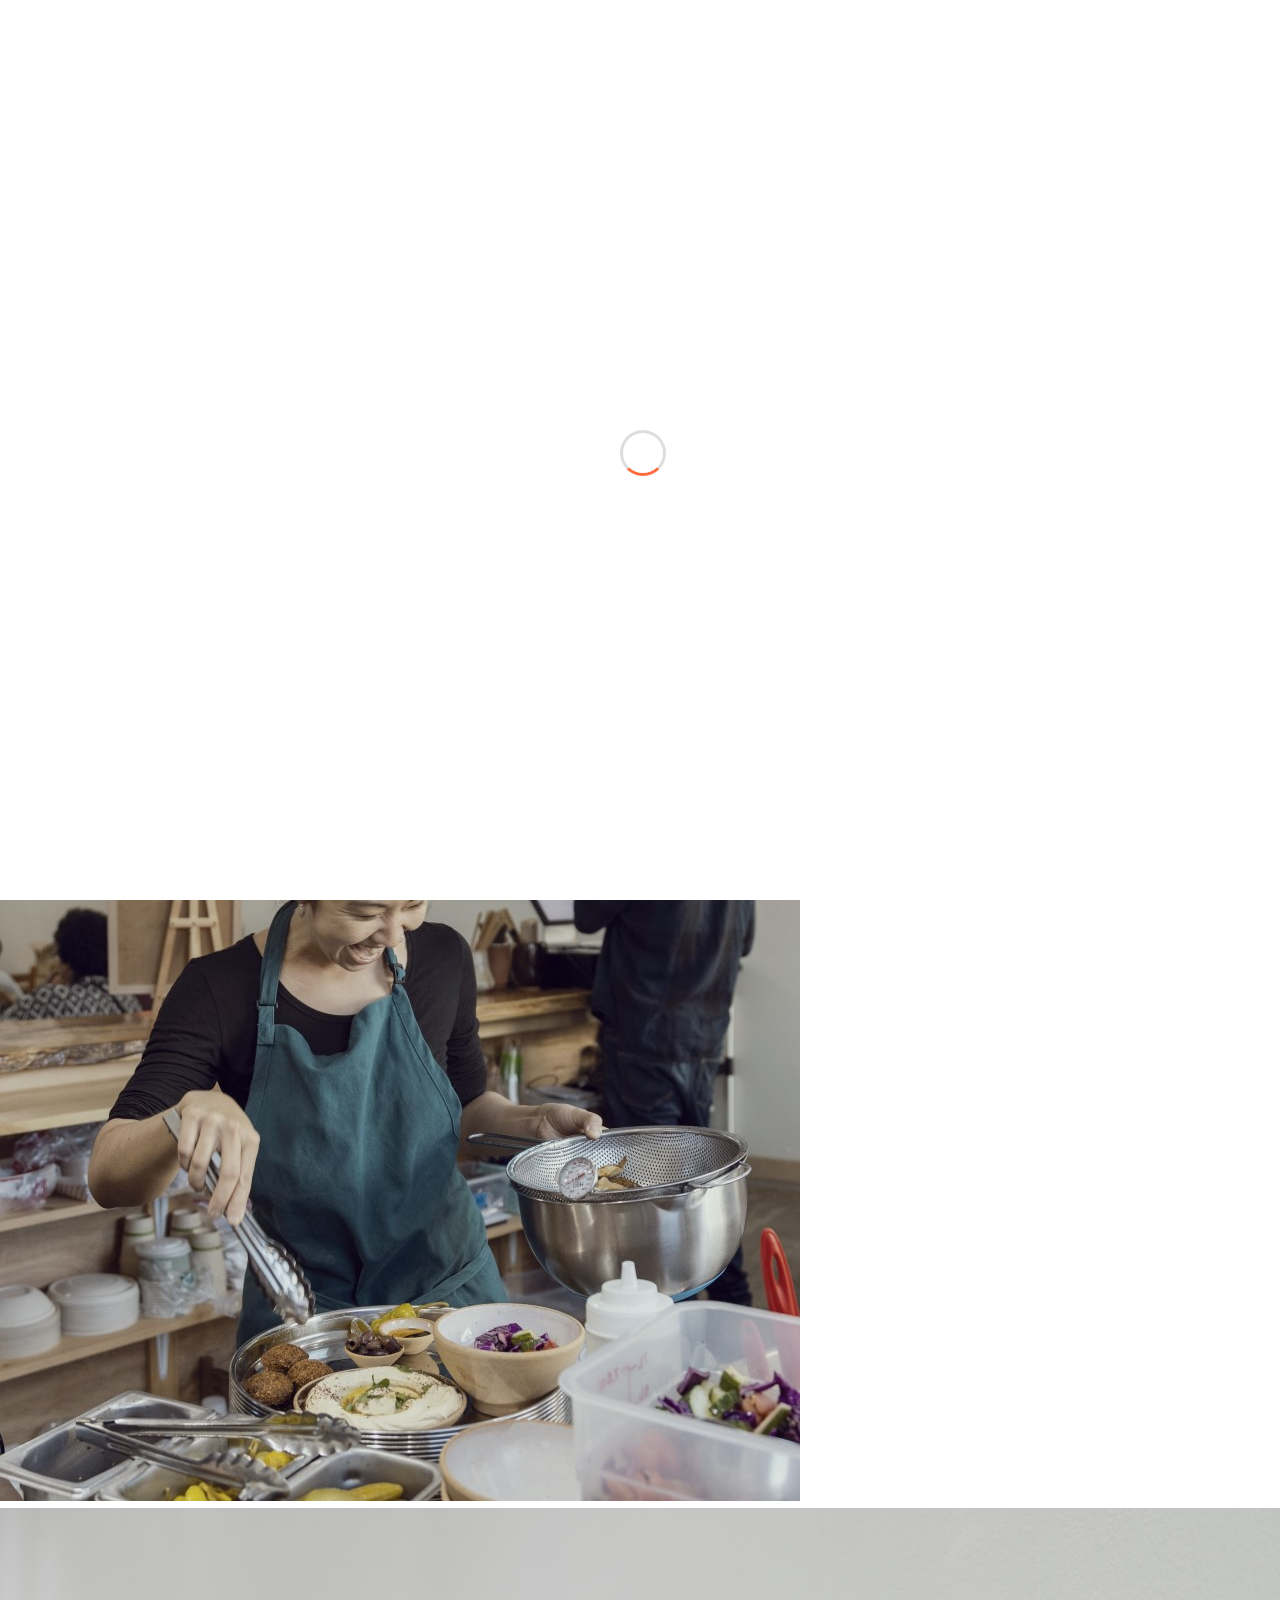
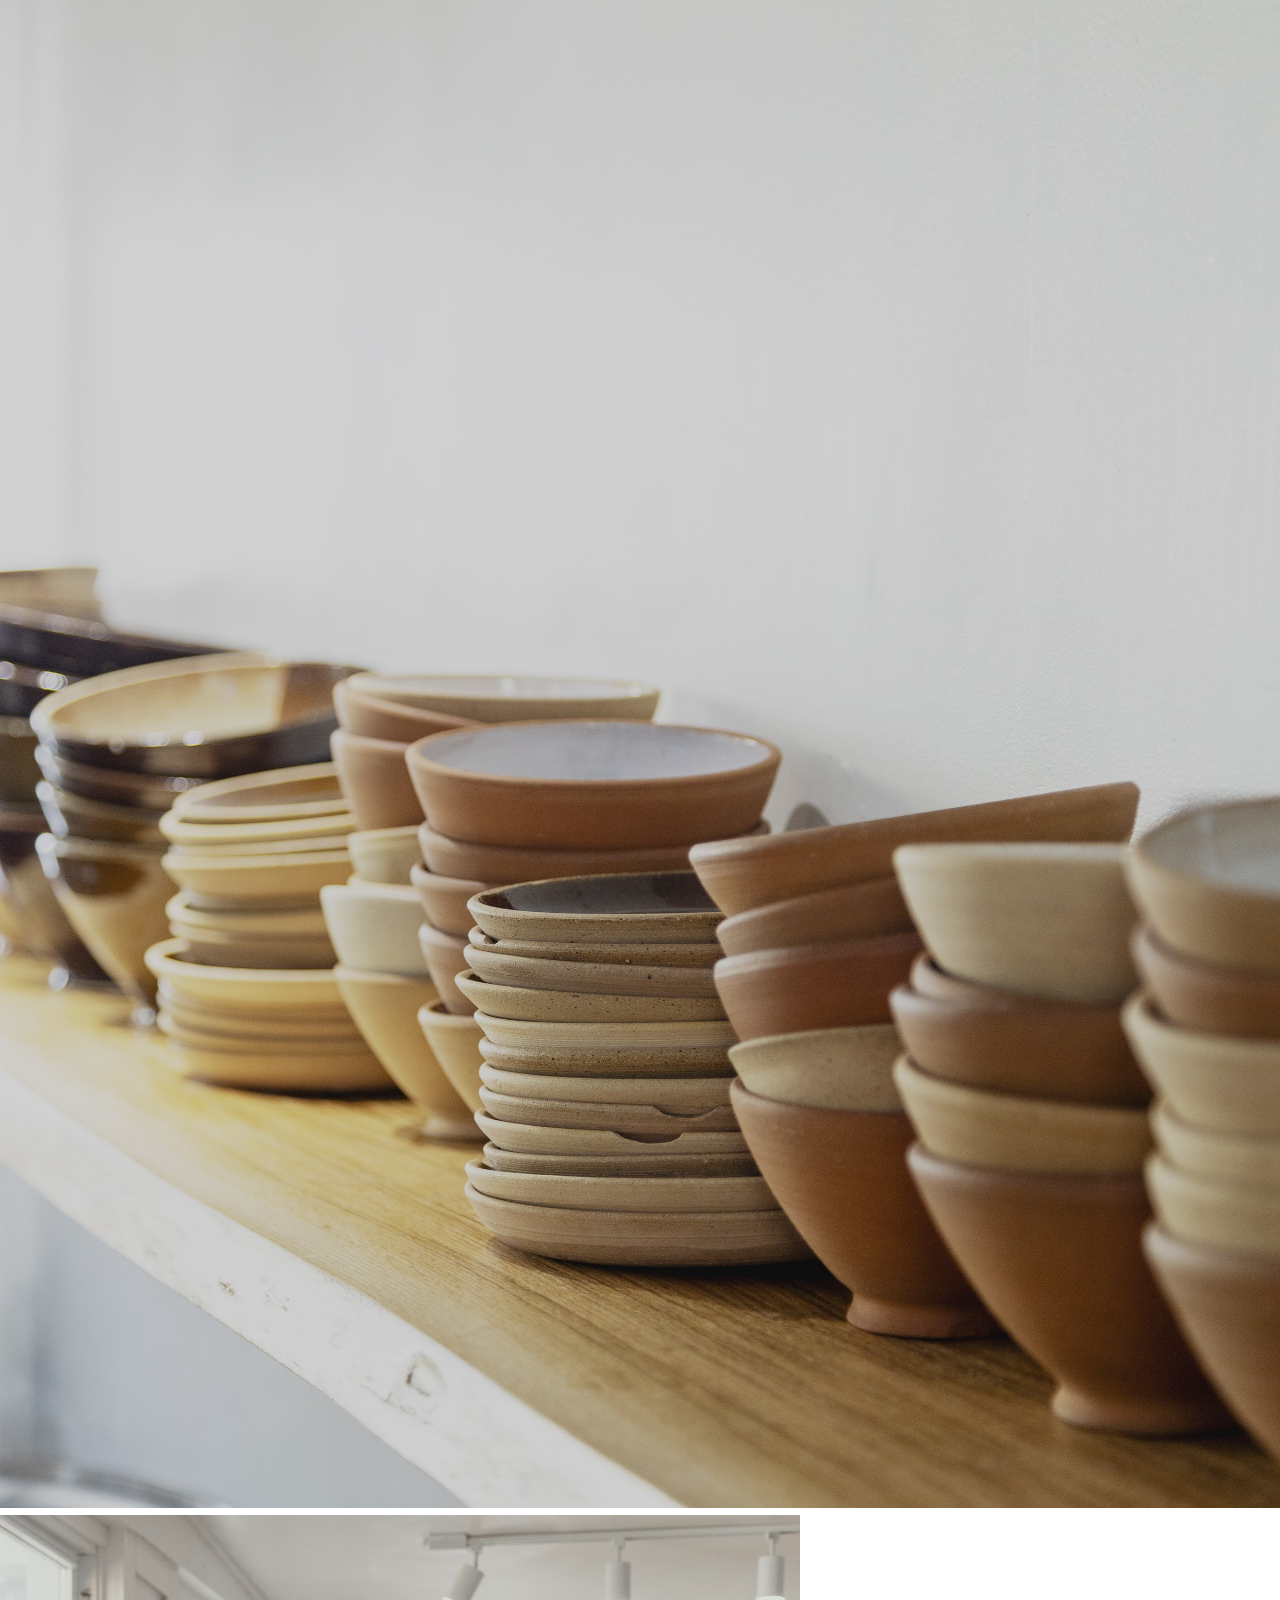
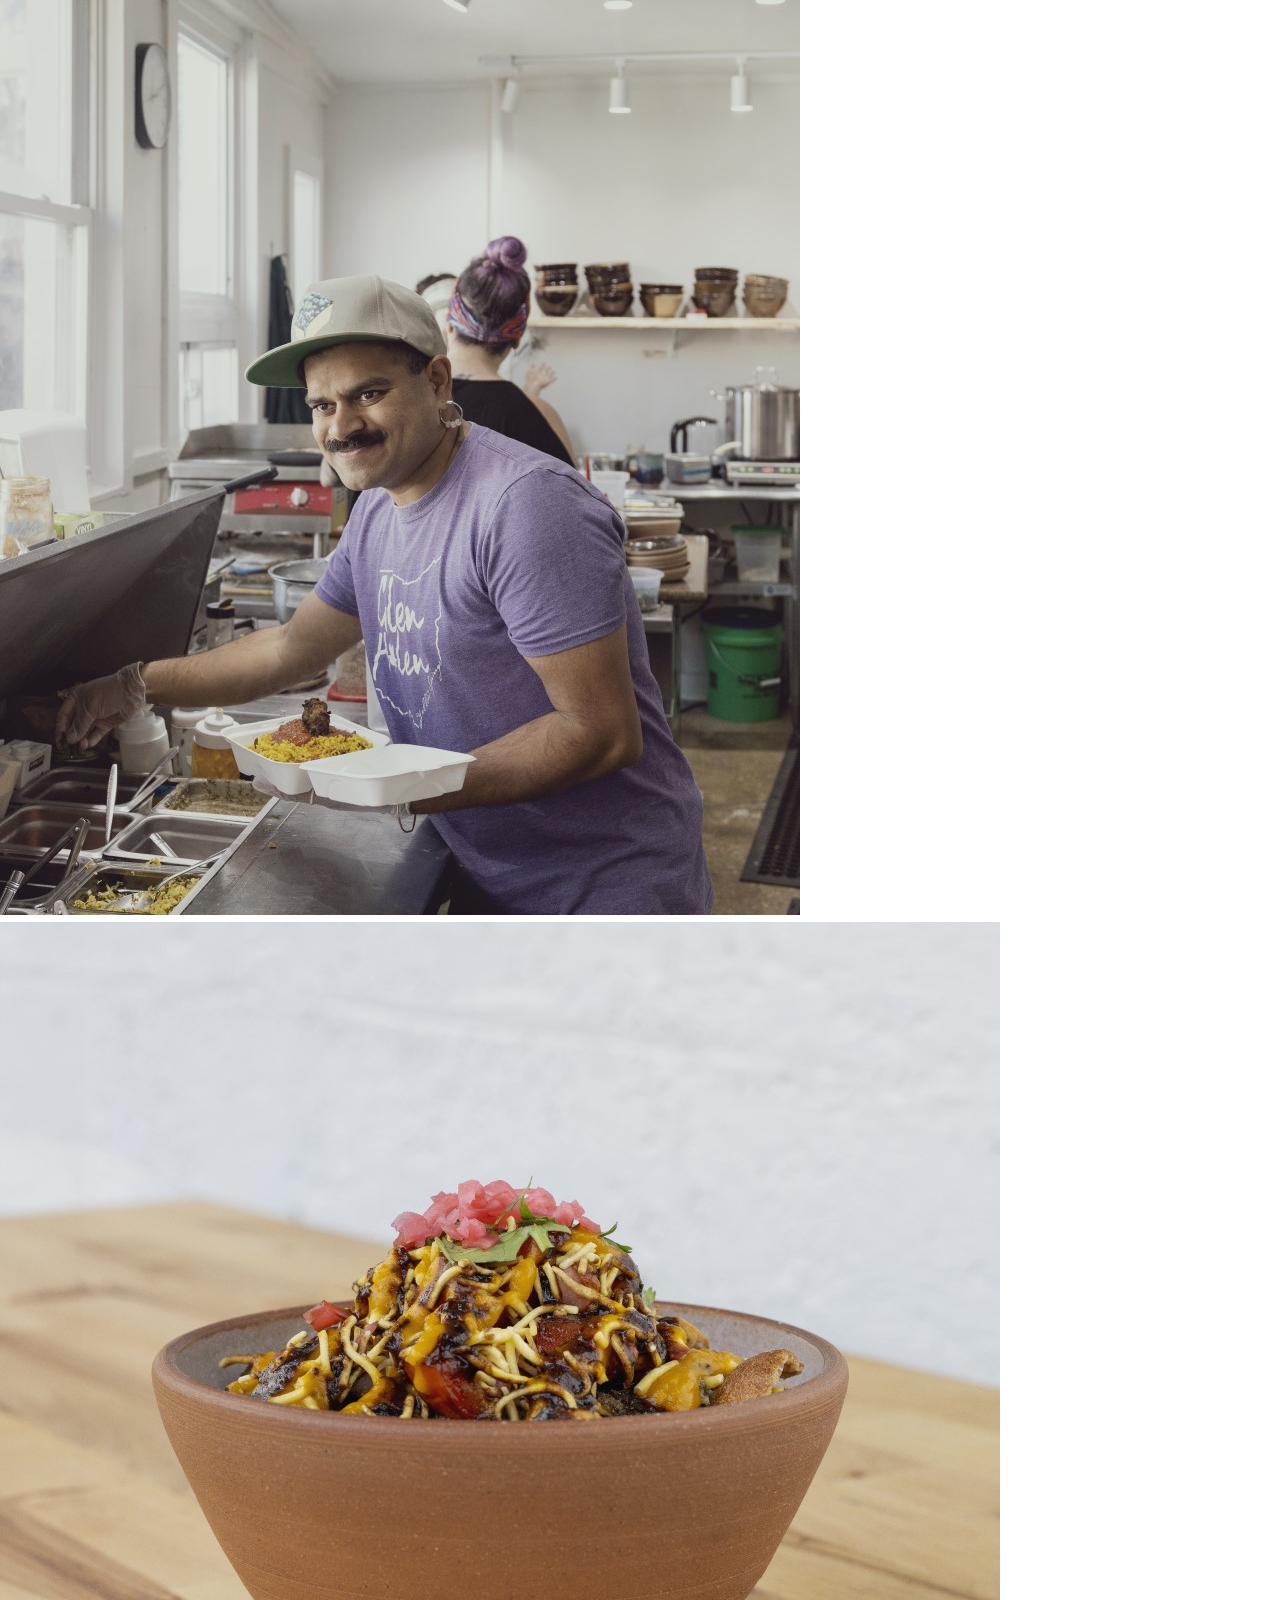
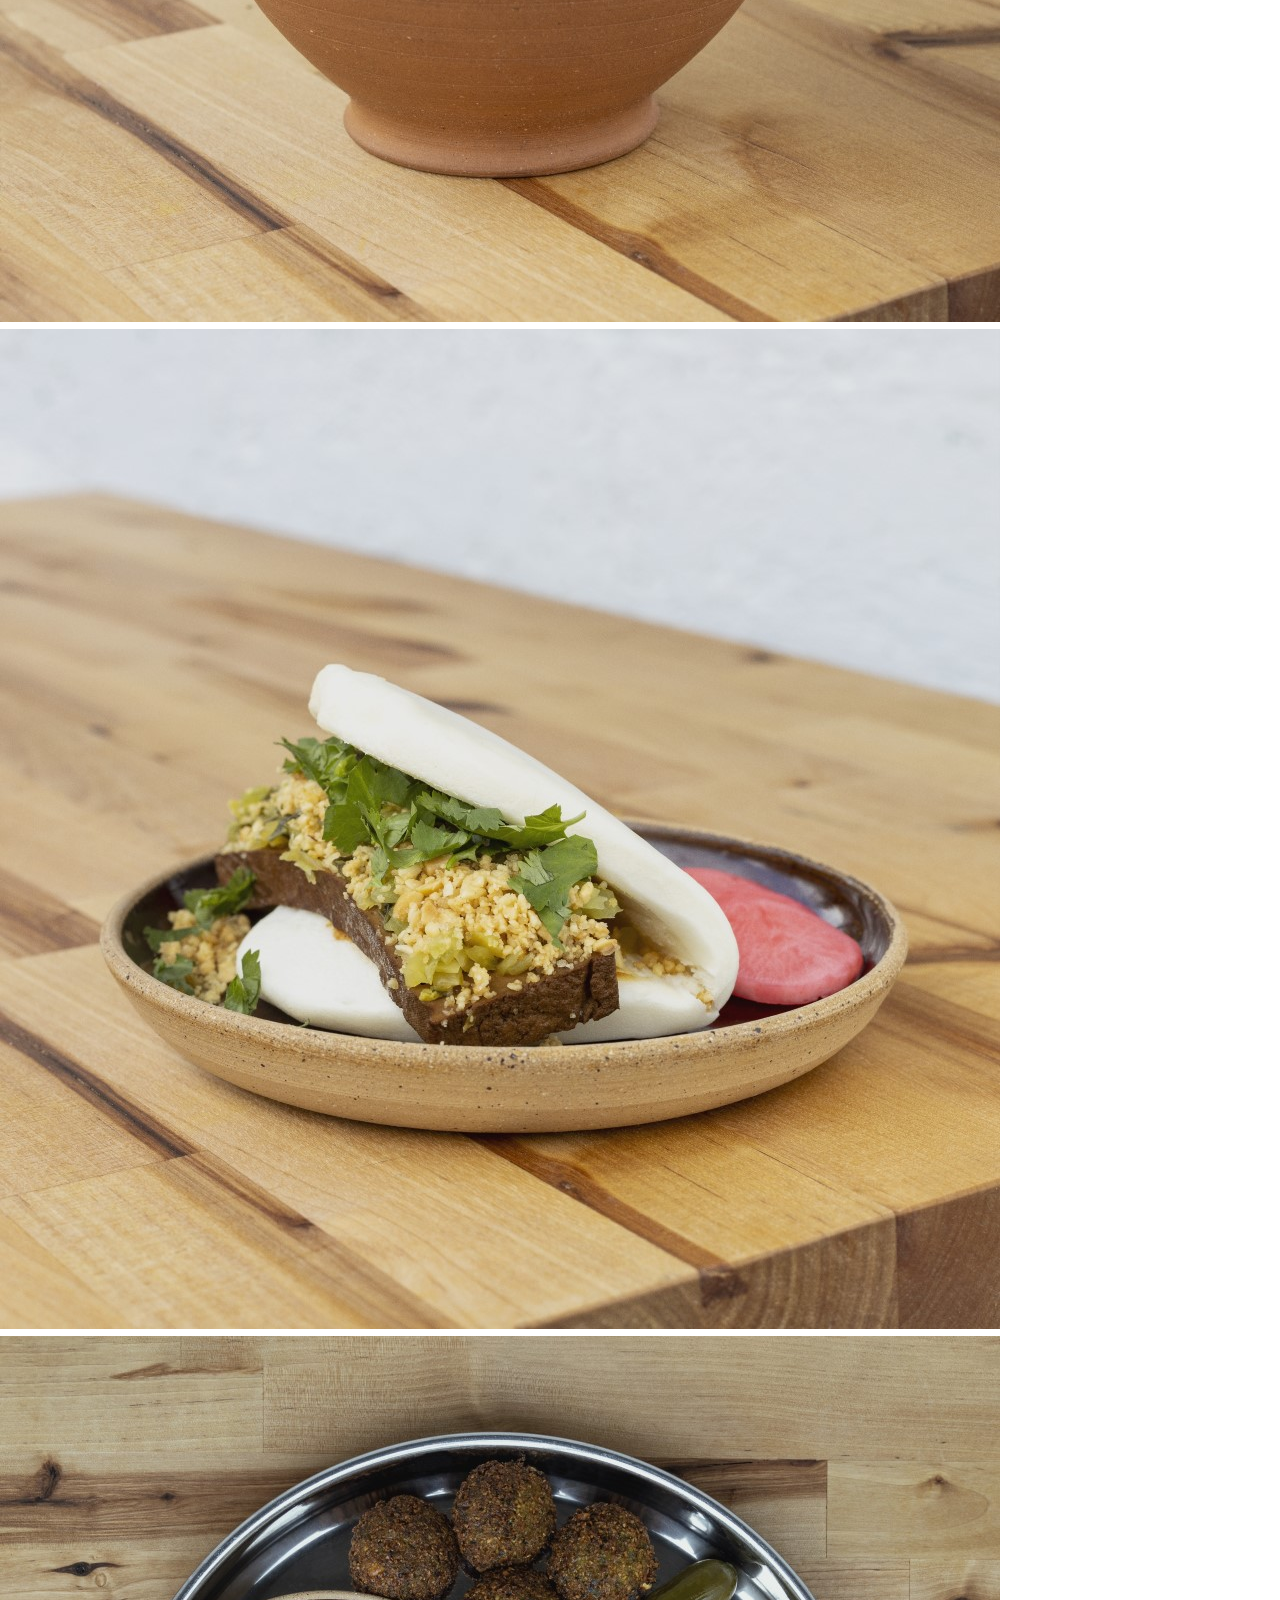
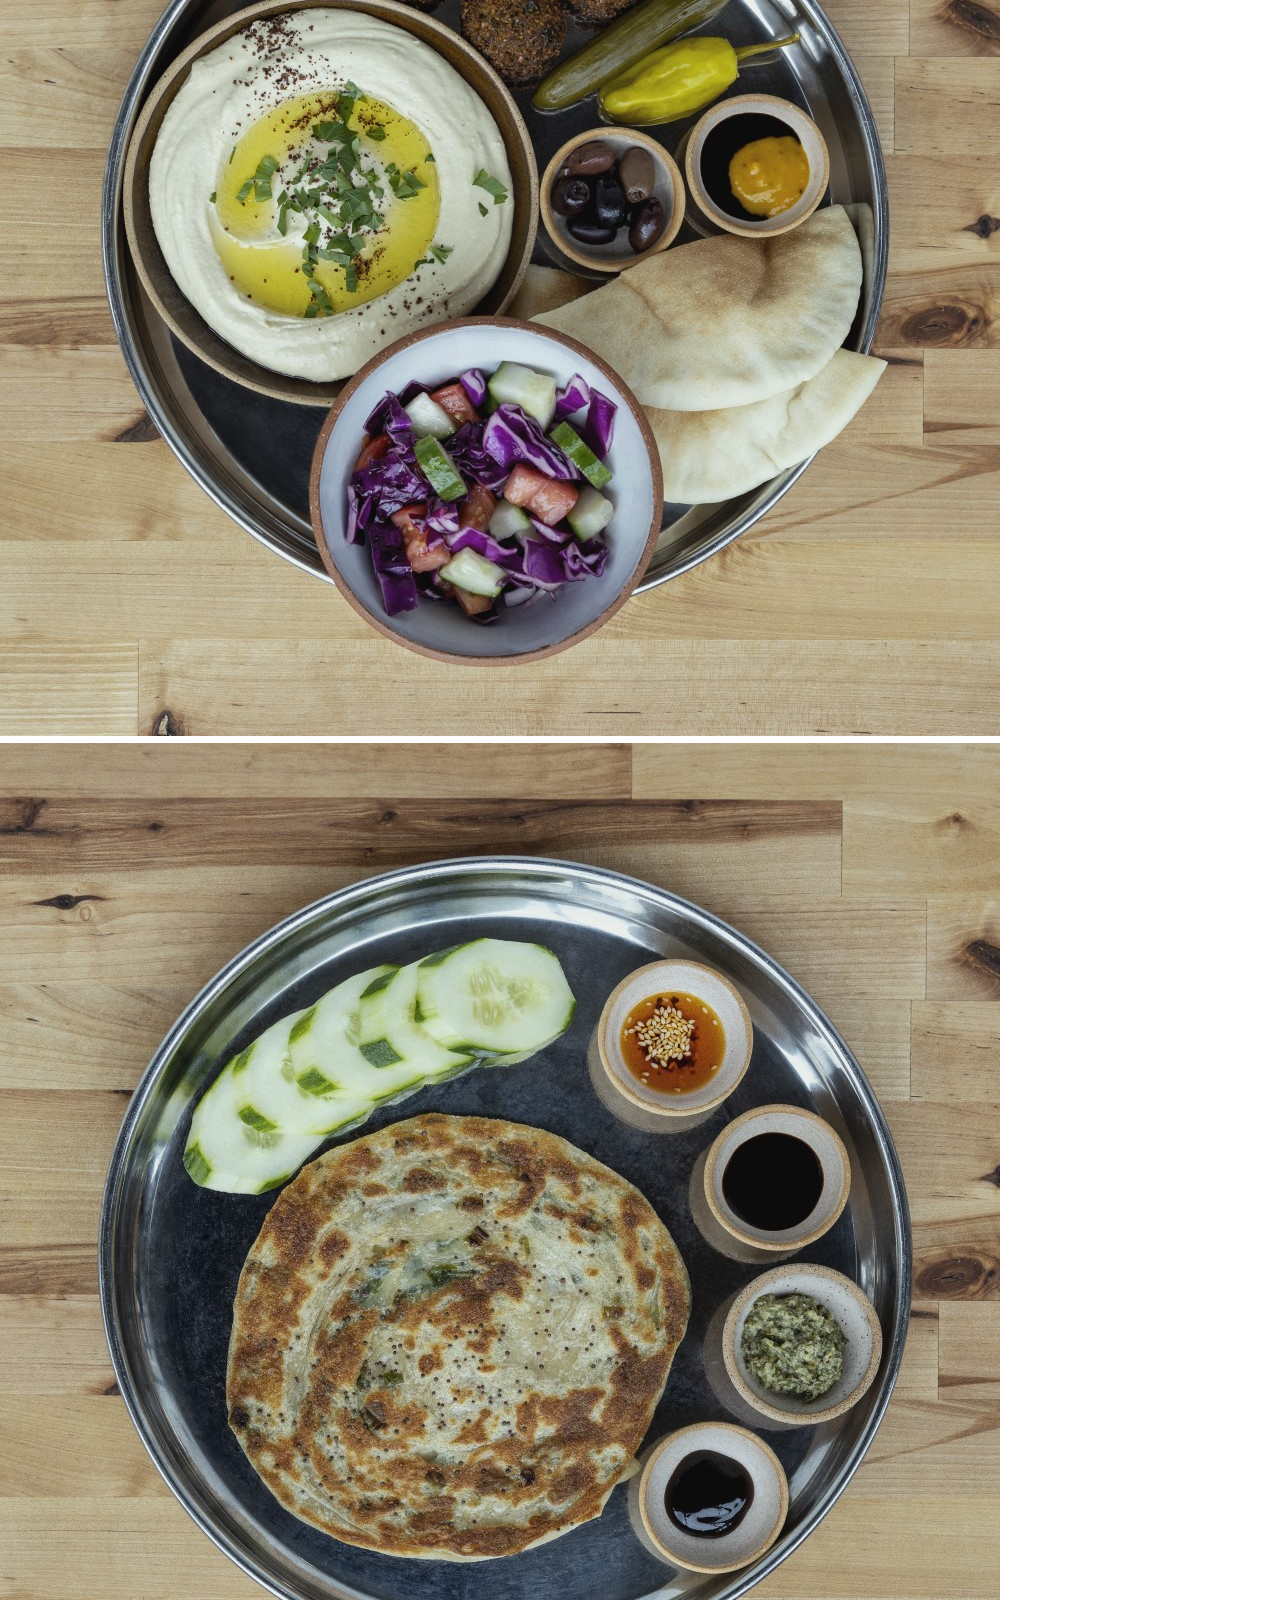
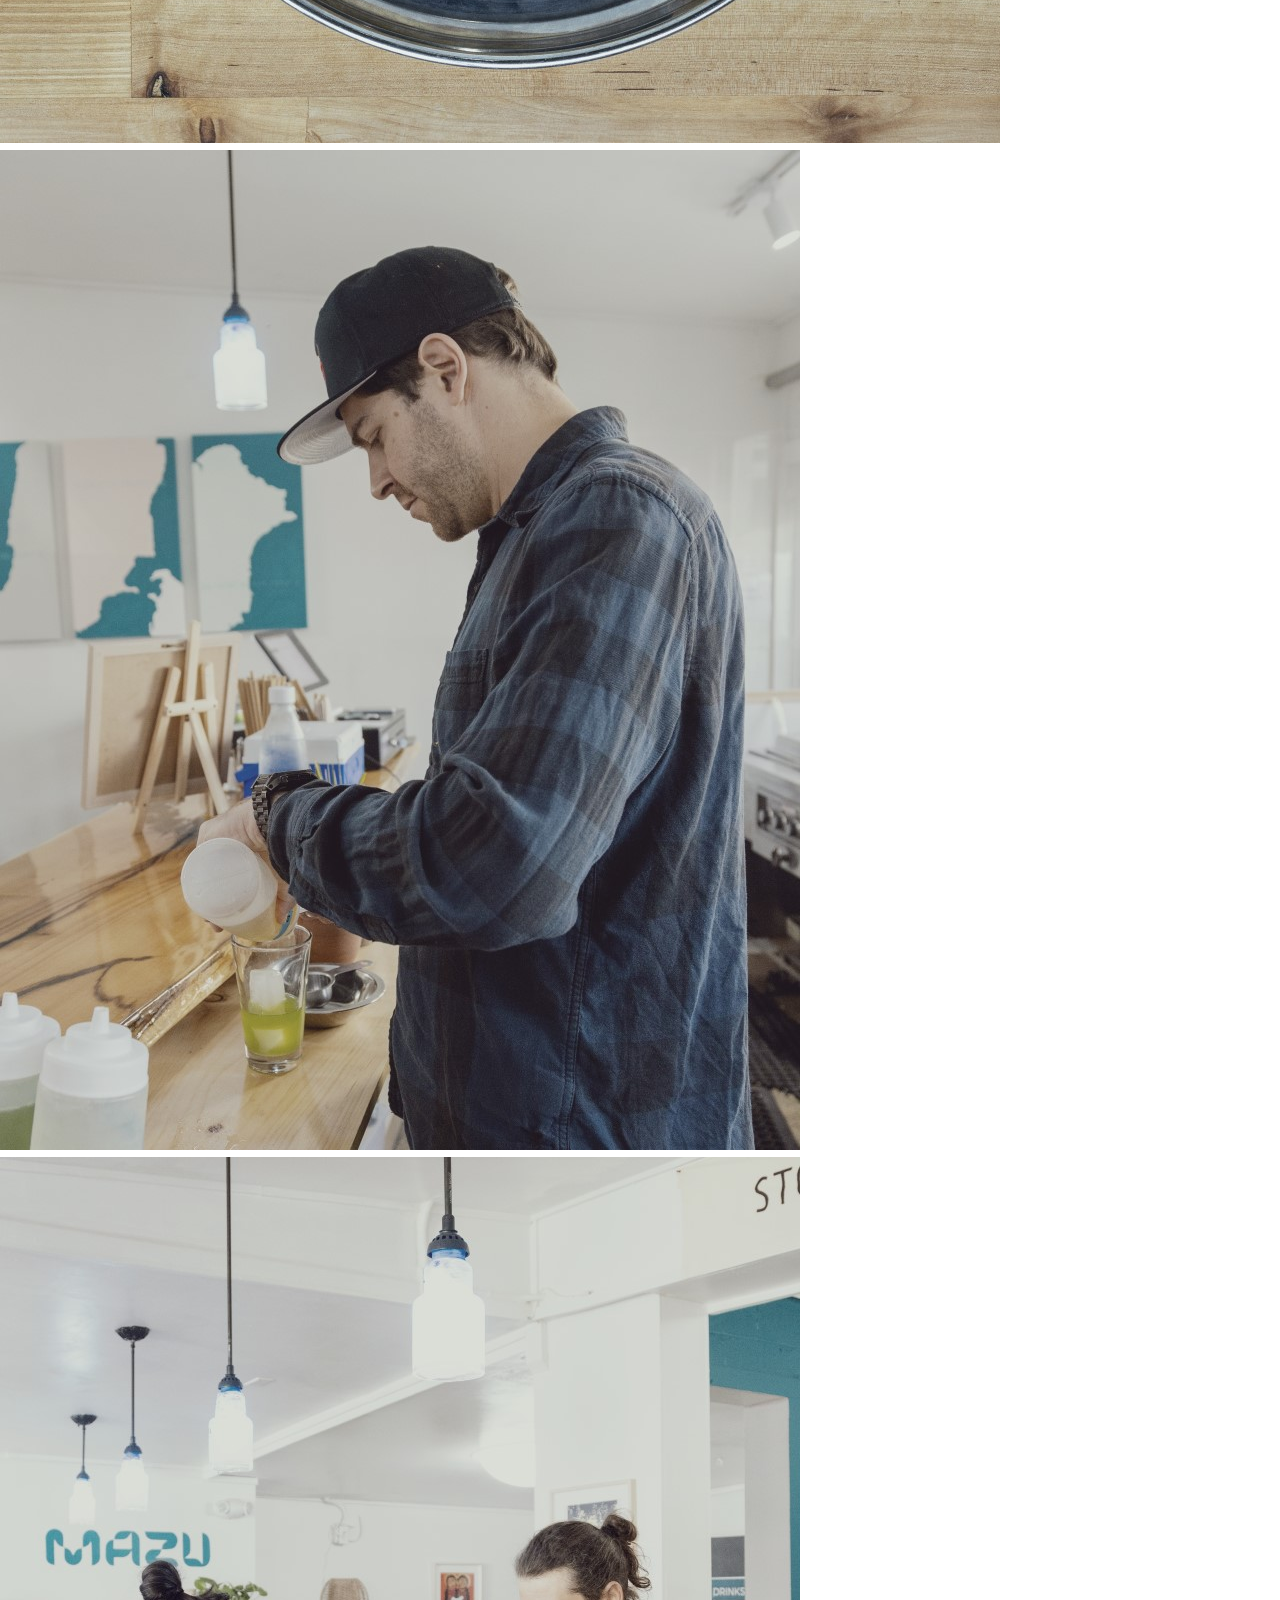
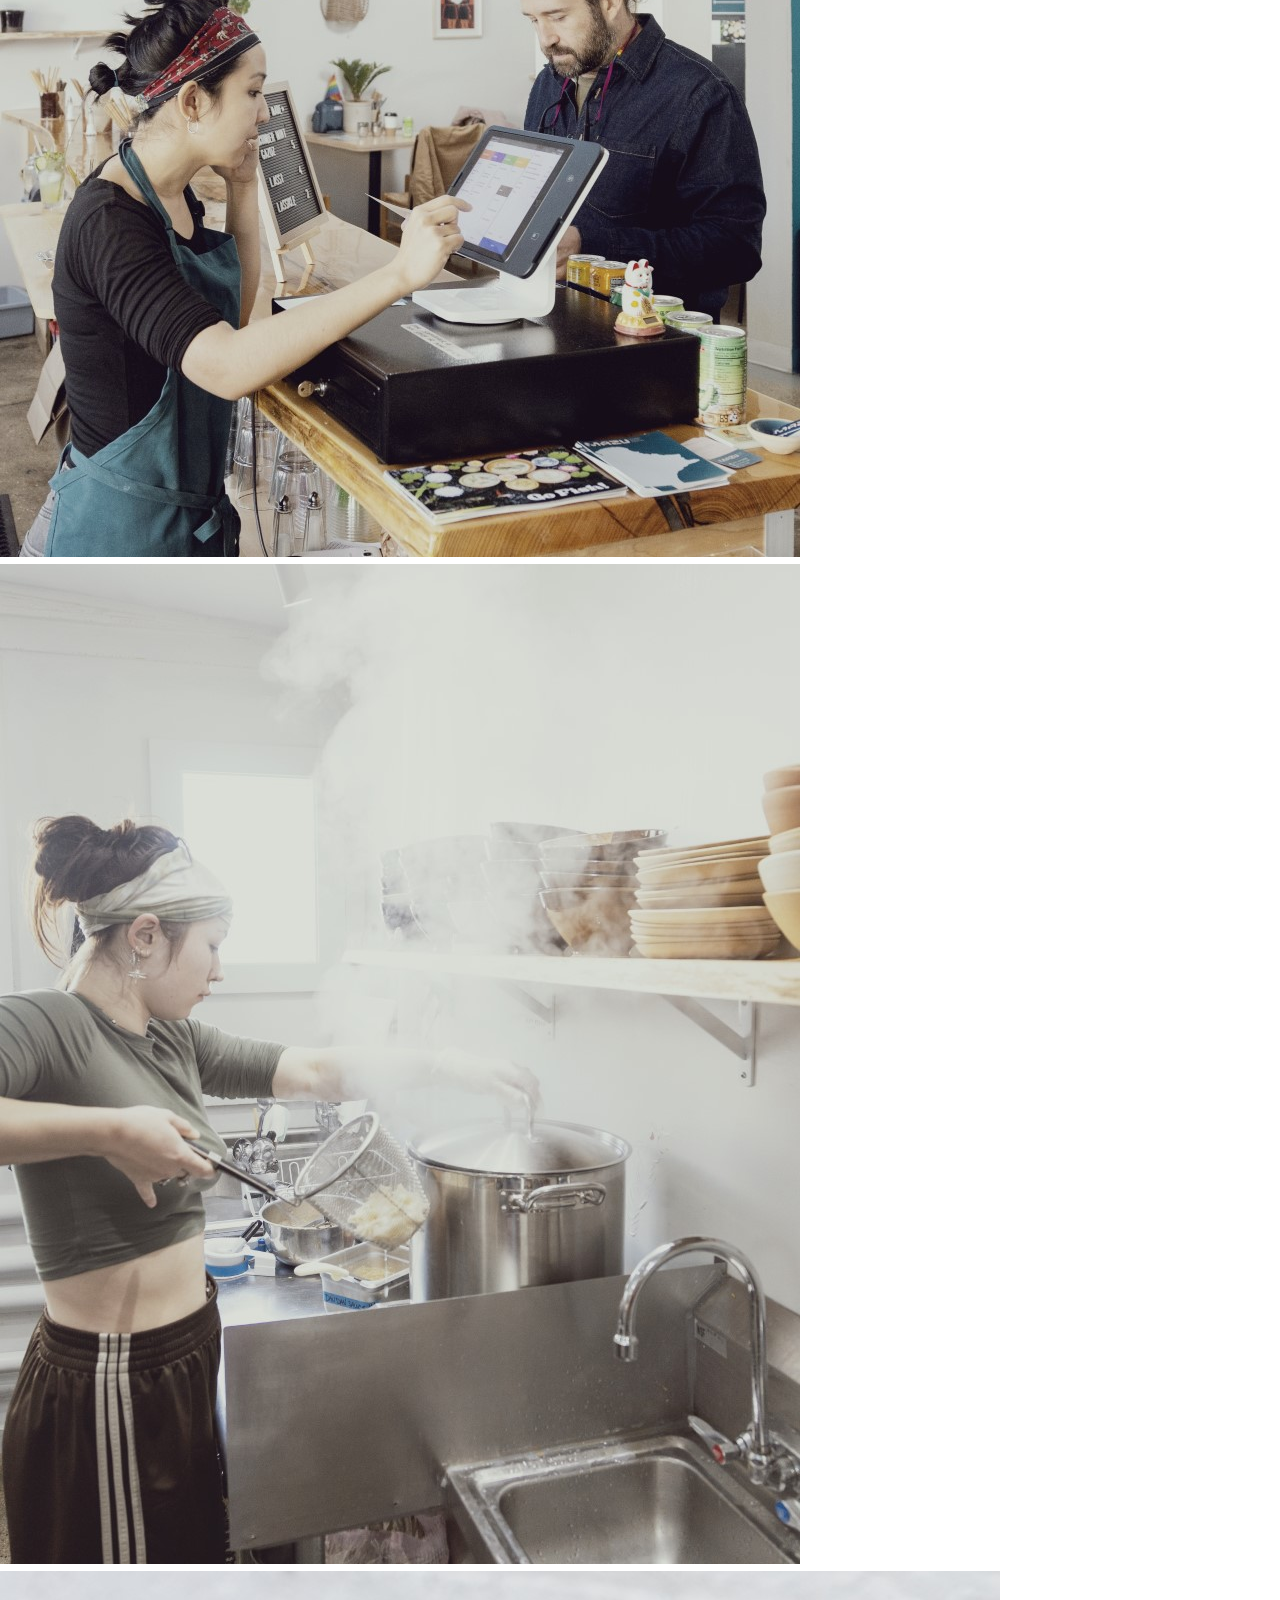
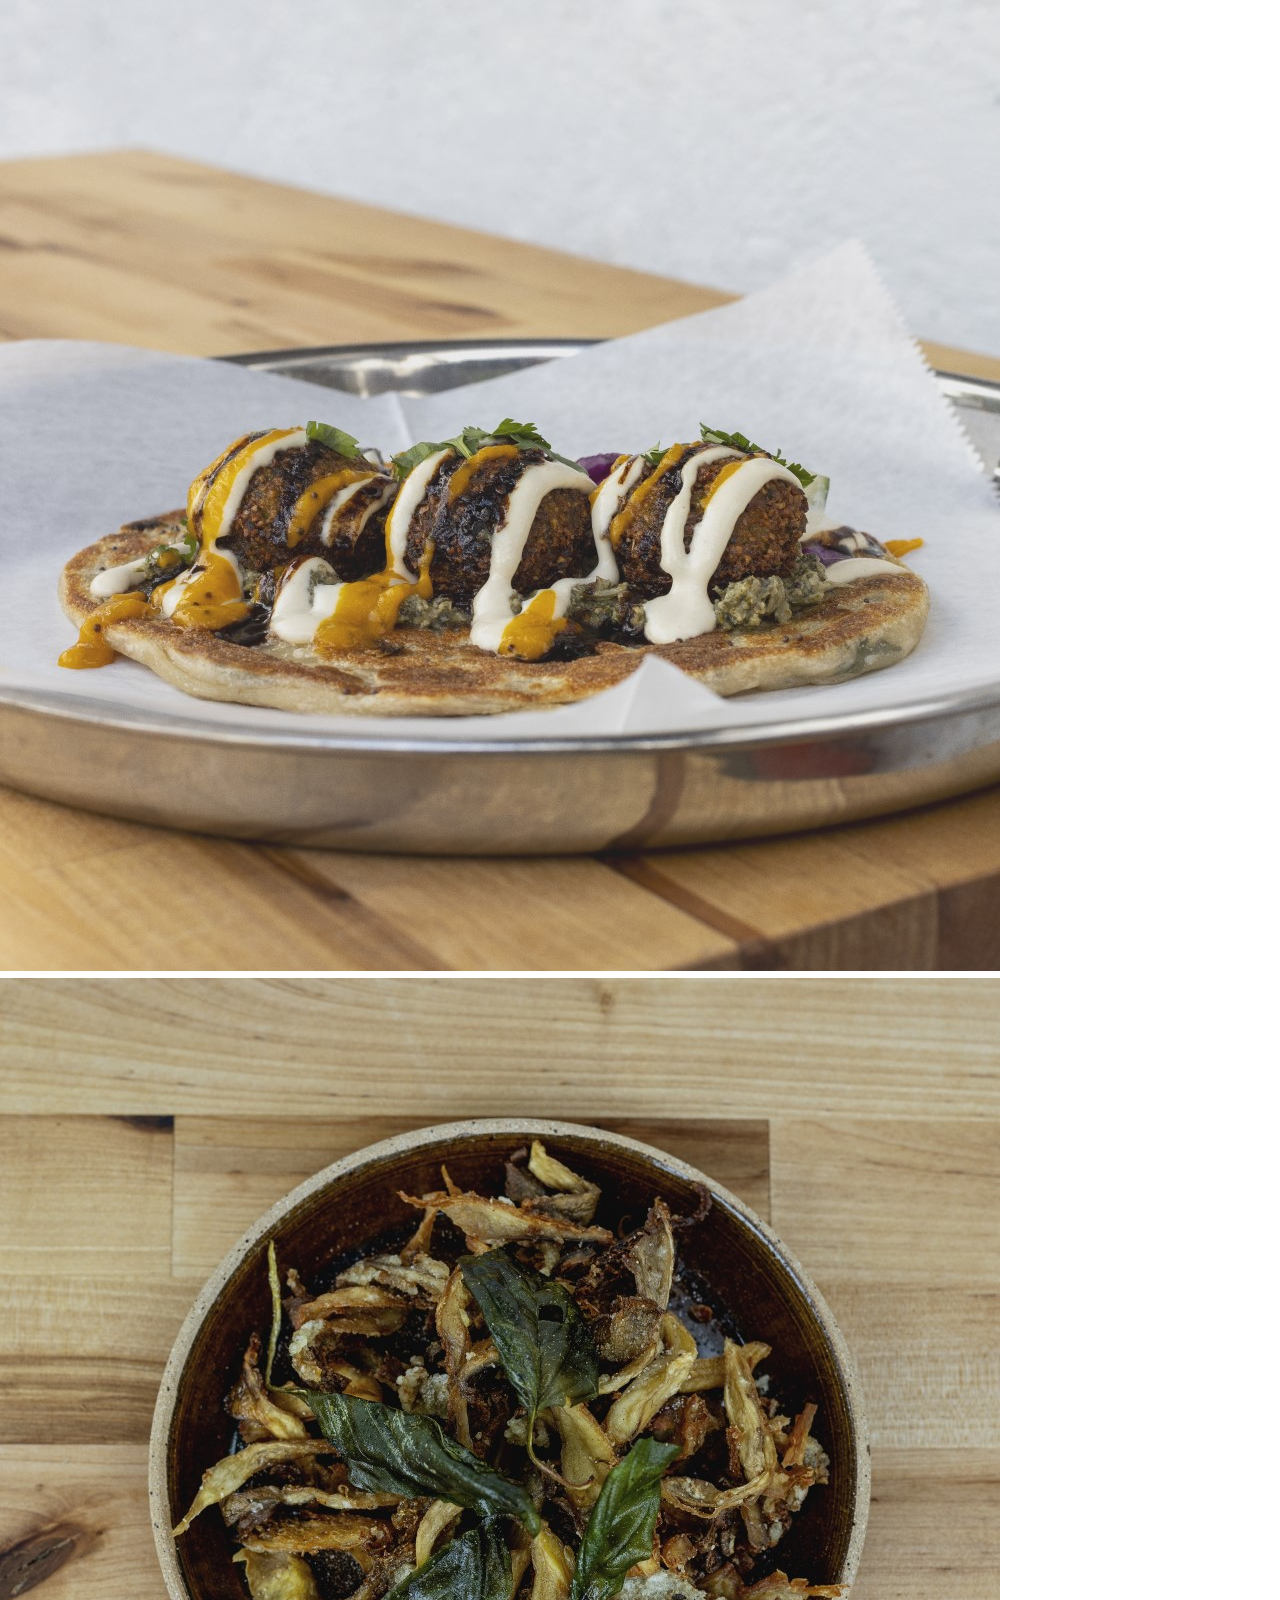
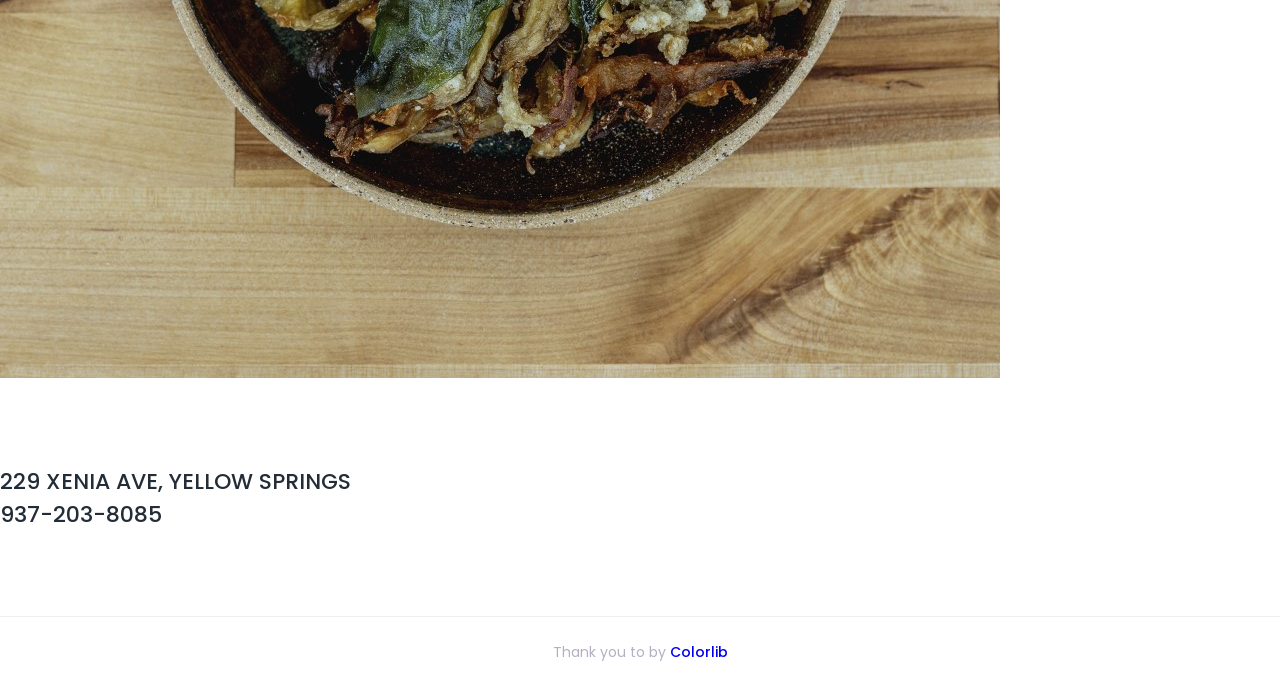
==== index.html @ 08e10f75 "uploading" ====
<!DOCTYPE html>
<html lang="en">

<head>
    <meta charset="UTF-8">
    <meta name="description" content="">
    <meta http-equiv="X-UA-Compatible" content="IE=edge">
    <meta name="viewport" content="width=device-width, initial-scale=1, shrink-to-fit=no">
    <!-- The above 4 meta tags *must* come first in the head; any other head content must come *after* these tags -->

    <!-- Title -->
    <title>MAZU - Yellow Springs</title>

    <!-- Favicon -->
    <link rel="icon" href="img/core-img/favicon.ico">

    <!-- Core Stylesheet -->
    <link href="style.css" rel="stylesheet">

    <!-- Responsive CSS -->
    <link href="css/responsive/responsive.css" rel="stylesheet">

</head>

<body>
    <!-- Preloader Start -->
    <div id="preloader">
        <div class="yummy-load"></div>
    </div>

    

    <!-- ****** Header Area Start ****** -->
    <header class="header_area">
        <div class="container">
            <div class="row">
                <!-- Logo Area Start -->
                <div class="col-12">
                    <div class="logo_area text-center">
                        <a href="index.html" class="yummy-logo"><img src="img/logo.png"/></a>
                    </div>
                </div>
            </div>

            <div class="row">
                <div class="col-12">
                    <nav class="navbar navbar-expand-lg">
                        <button class="navbar-toggler" type="button" data-toggle="collapse" data-target="#yummyfood-nav" aria-controls="yummyfood-nav" aria-expanded="false" aria-label="Toggle navigation"><i class="fa fa-bars" aria-hidden="true"></i> Pages</button>
                        <!-- Menu Area Start -->
                        <div class="collapse navbar-collapse justify-content-center" id="yummyfood-nav">
                            <ul class="navbar-nav" id="yummy-nav">
                                <li class="nav-item active">
                                    <a class="nav-link" href="index.html">Home <span class="sr-only">(current)</span></a>
                                </li>
								<li class="nav-item">
                                    <a class="nav-link" href="https://order.spoton.com/so-mazu-26635/yellow-springs-oh/6966bab6cae9859913195a19">Order Online</a>
                                </li>
                                <li class="nav-item">
                                    <a class="nav-link" href="about.html">About</a>
                                </li>
                                <li class="nav-item">
                                    <a class="nav-link" href="menu.html">Menu</a>
                                </li>
                                <li class="nav-item">
                                    <a class="nav-link" href="ifa.html">Immigrants Feed America</a>
                                </li>
                                <li class="nav-item">
                                    <a class="nav-link" href="contact.html">Contact</a>
                                </li>
                            </ul>
                        </div>
                    </nav>
                </div>
            </div>
        </div>
    </header>
    <!-- ****** Header Area End ****** -->

    <!-- ****** Welcome Post Area Start ****** -->
    <section class="welcome-post-sliders owl-carousel">

        <!-- Single Slide -->
        <div class="welcome-single-slide">
            <!-- Post Thumb -->
            <img src="img/about-img/3.jpg" alt="">
        </div>

        <!-- Single Slide -->
        <div class="welcome-single-slide">
            <!-- Post Thumb -->
            <img src="img/about-img/2.jpg" alt="">
        </div>

        <!-- Single Slide -->
        <div class="welcome-single-slide">
            <!-- Post Thumb -->
            <img src="img/about-img/4.jpg" alt="">
        </div>

        <!-- Single Slide -->
        <div class="welcome-single-slide">
            <!-- Post Thumb -->
            <img src="img/about-img/5.jpg" alt="">
        </div>

        <!-- Single Slide -->
        <div class="welcome-single-slide">
            <!-- Post Thumb -->
            <img src="img/about-img/6.jpg" alt="">
        </div>
		
		<!-- Single Slide -->
        <div class="welcome-single-slide">
            <!-- Post Thumb -->
            <img src="img/about-img/7.jpg" alt="">
        </div>
		
		<!-- Single Slide -->
        <div class="welcome-single-slide">
            <!-- Post Thumb -->
            <img src="img/about-img/9.jpg" alt="">
        </div>
		
		<!-- Single Slide -->
        <div class="welcome-single-slide">
            <!-- Post Thumb -->
            <img src="img/about-img/12.jpg" alt="">
        </div>
		
		<!-- Single Slide -->
        <div class="welcome-single-slide">
            <!-- Post Thumb -->
            <img src="img/about-img/13.jpg" alt="">
        </div>
		
		<!-- Single Slide -->
        <div class="welcome-single-slide">
            <!-- Post Thumb -->
            <img src="img/about-img/14.jpg" alt="">
        </div>

		<!-- Single Slide -->
        <div class="welcome-single-slide">
            <!-- Post Thumb -->
            <img src="img/about-img/15.jpg" alt="">
        </div>
		
		<!-- Single Slide -->
        <div class="welcome-single-slide">
            <!-- Post Thumb -->
            <img src="img/about-img/16.jpg" alt="">
        </div>
    </section>
    <!-- ****** Welcome Area End ****** -->
	
    <!-- ****** Footer Menu Area Start ****** -->
    <footer class="footer_area">
	
		
        <div class="container">
            <div class="row">
                <div class="col-12">
                    <div class="footer-content">
					
                        
                        <div class="footer-logo-area text-center">
							<div class="top_social_bar">
								<a href="https://www.instagram.com/mazu.eats/"><i class="fa fa-instagram fa-10x" style="font-size:20px;color: #232d37;margin-right: 4mm;"></i></a>
								<a href="https://www.facebook.com/mazu.eats/"><i class="fa fa-facebook fa-10x" style="font-size:20px;color: #232d37;"></i></a>
							</div>
                            <a href="index.html" class="yummy-logo" style="font-family: 'Poppins', sans-serif; font-size: 22px;text-transform:uppercase">229 XENIA AVE, YELLOW SPRINGS<br/>937-203-8085</a>
                        </div>
						
                        
                    </div>
                </div>
            </div>
        </div>

        <div class="container">
            <div class="row">
                <div class="col-12">
                    <!-- Copywrite Text -->
                    <div class="copy_right_text text-center">
                        <p>Thank you to <i class="fa fa-heart-o" aria-hidden="true"></i> by <a href="https://colorlib.com" target="_blank">Colorlib</a></p>
                    </div>
                </div>
            </div>
        </div>
    </footer>

    <!-- ****** Footer Menu Area End ****** -->

    <!-- Jquery-2.2.4 js -->
    <script src="js/jquery/jquery-2.2.4.min.js"></script>
    <!-- Popper js -->
    <script src="js/bootstrap/popper.min.js"></script>
    <!-- Bootstrap-4 js -->
    <script src="js/bootstrap/bootstrap.min.js"></script>
    <!-- All Plugins JS -->
    <script src="js/others/plugins.js"></script>
    <!-- Active JS -->
    <script src="js/active.js"></script>
</body>
---- style.css ----
/* ----------------------------------------------
:: Template Name: Yummy Blog - Food Blog Template
:: Template Author: Colorlib
:: Template Author URI: https://colorlib.com
:: Version: v1.0.0
:: Last Updated: 11-13-2017
---------------------------------------------- */

/* -------- [Master Stylesheet] --------
:: 1.0 Base CSS
:: 2.0 Top Header Area CSS
:: 3.0 Menu Area CSS
:: 4.0 Wellcome Area CSS 
:: 5.0 Top Feature Area CSS 
:: 6.0 Blog Area CSS 
:: 7.0 Instagram Area CSS 
:: 8.0 Footer Social Area CSS 
:: 9.0 Goole Map Area CSS
:: 10.0 Sidebar Area CSS
:: 11.0 Breadcumb Area CSS
:: 12.0 Paginatio Area CSS
:: 13.0 Contact Area CSS
:: 14.0 Single Blog CSS
----------------------------------- */

/* ***** Fonts ***** */

@import url('https://fonts.googleapis.com/css?family=Poppins:100,200,300,400,500,600,700|Quicksand:300,400,500,700|Shadows+Into+Light+Two');

/* ***** Import CSS ***** */

@import 'css/bootstrap/bootstrap.min.css';
@import 'css/others/animate.css';
@import 'css/others/magnific-popup.css';
@import 'css/others/meanmenu.min.css';
@import 'css/others/owl.carousel.min.css';
@import 'css/others/font-awesome.min.css';
@import 'css/others/pe-icon-7-stroke.css';
@import 'css/others/tiny-slider.css';

/* --------------------
:: 1.0 Base CSS
-------------------- */

* {
    margin: 0;
    padding: 0;
}

body {
    font-family: 'Poppins', sans-serif;
    position: relative;
    z-index: auto;
}

h1,
h2,
h3,
h4,
h5,
h6 {
    font-family: 'Quicksand', sans-serif;
    font-weight: 700;
    color: #232d37;
    line-height: 1.25;
}

p {
    color: #51545f;
    font-size: 16px;
}

.section_padding_100 {
    padding-top: 100px;
    padding-bottom: 100px;
}

.section_padding_100_70 {
    padding-top: 100px;
    padding-bottom: 70px;
}

.section_padding_50 {
    padding-top: 50px;
    padding-bottom: 50px;
}

.section_padding_50_20 {
    padding-top: 50px;
    padding-bottom: 20px;
}

.section_padding_150 {
    padding-top: 150px;
    padding-bottom: 150px;
}

.section_padding_200 {
    padding-top: 200px;
    padding-bottom: 200px;
}

.section_padding_80 {
    margin-top: 80px;
    margin-bottom: 80px;
}

.section_padding_80_50 {
    padding-top: 80px;
    padding-bottom: 50px;
}

.section_padding_30_80 {
    padding-top: 30px;
    padding-bottom: 80px;
}

.section_padding_80_0 {
    padding-top: 80px;
    padding-bottom: 0;
}

.section_padding_0_80 {
    padding-top: 0;
    padding-bottom: 80px;
}

img {
    max-width: 100%;
}

.mt-15 {
    margin-top: 15px;
}

.mt-30 {
    margin-top: 30px;
}

.mt-40 {
    margin-top: 40px;
}

.mt-50 {
    margin-top: 50px;
}

.mt-100 {
    margin-top: 100px;
}

.mt-150 {
    margin-top: 150px;
}

.mr-15 {
    margin-right: 15px;
}

.mr-30 {
    margin-right: 30px;
}

.mr-50 {
    margin-right: 50px;
}

.mr-100 {
    margin-right: 100px;
}

.mb-15 {
    margin-bottom: 15px;
}

.mb-30 {
    margin-bottom: 30px;
}

.mb-50 {
    margin-bottom: 50px;
}

.mb-100 {
    margin-bottom: 100px;
}

.ml-15 {
    margin-left: 15px;
}

.ml-30 {
    margin-left: 30px;
}

.ml-50 {
    margin-left: 50px;
}

.ml-100 {
    margin-left: 100px;
}

ul,
ol {
    margin: 0;
    padding: 0;
}

#scrollUp {
    bottom: 55px;
    font-size: 14px;
    right: 50%;
    width: 30px;
    background-color: #fc6c3f;
    color: #fff;
    text-align: center;
    height: 30px;
    line-height: 30px;
    border-radius: 50%;
    margin-right: -15px;
}

a,
a:hover,
a:focus,
a:active {
    text-decoration: none;
    -webkit-transition-duration: 500ms;
    transition-duration: 500ms;
    font-weight: 500;
    outline: none;
}

li {
    list-style: none;
}

.heading_text > p {
    font-size: 16px;
}

.heading_text > h2 {
    font-weight: 500;
    color: #333;
}

.heading_text > h3 {
    color: #b4b4b4;
    font-size: 90px;
    font-weight: 100;
    margin: 0;
}

.font-shadow-into-light {
    font-family: 'Shadows Into Light Two', cursive !important;
}

.yummy-table {
    display: table;
    height: 100%;
    left: 0;
    position: relative;
    top: 0;
    width: 100%;
    z-index: 2;
}

.yummy-table-cell {
    display: table-cell;
    vertical-align: middle;
}

#preloader {
    overflow: hidden;
    background-color: #fff;
    height: 100%;
    left: 0;
    position: fixed;
    top: 0;
    width: 100%;
    z-index: 999999;
}

.yummy-load {
    -webkit-animation: 2000ms linear 0s normal none infinite running yummy-load;
    animation: 2000ms linear 0s normal none infinite running yummy-load;
    background: transparent none repeat scroll 0 0;
    border-color: #dddddd #dddddd #fc6c3f;
    border-radius: 50%;
    border-style: solid;
    border-width: 3px;
    height: 40px;
    left: calc(50% - 20px);
    position: relative;
    top: calc(50% - 20px);
    width: 40px;
    z-index: 9;
}

@-webkit-keyframes yummy-load {
    0% {
        -webkit-transform: rotate(0deg);
        transform: rotate(0deg);
    }
    100% {
        -webkit-transform: rotate(360deg);
        transform: rotate(360deg);
    }
}

@keyframes yummy-load {
    0% {
        -webkit-transform: rotate(0deg);
        transform: rotate(0deg);
    }
    100% {
        -webkit-transform: rotate(360deg);
        transform: rotate(360deg);
    }
}

/* --------------------
:: 2.0 Top Header Area CSS
-------------------- */

.top_header_area {
    width: 100%;
    height: 40px;
    border-bottom: 1px solid #ebebeb;
}

.top_header_area .top_social_bar {
    display: -webkit-box;
    display: -ms-flexbox;
    display: flex;
    height: 40px;
    -webkit-box-align: center;
    -ms-flex-align: center;
    align-items: center;
}


.top_header_area .top_social_bar > a {
    font-size: 12px;
    color: #232d37;
    margin-right: 30px;
}

.top_header_area .top_social_bar > a:hover {
    color: #fc6c3f;
}

.top_header_area .top_social_bar > a:last-of-type {
    margin-right: 0;
}

.top_header_area .signup-search-area {
    height: 40px;
    position: relative;
    z-index: 3;
}

.top_header_area .signup-search-area a {
    font-size: 13px;
    color: #222;
}

.top_header_area .signup-search-area .login a {
    margin-right: 13px;
    border-right: 2px solid #c2c2c2;
    padding-right: 13px;
}

.top_header_area .signup-search-area .search_button {
    margin-left: 54px;
}

#searchBtn {
    position: relative;
    z-index: 8;
}

.search-hidden-form {
    position: absolute;
    width: 100%;
    z-index: 4;
    height: 100%;
    top: 0;
    left: 0;
    right: 0;
    bottom: 0;
    -webkit-transition-duration: 500ms;
    transition-duration: 500ms;
    opacity: 0;
    -ms-filter: "progid:DXImageTransform.Microsoft.Alpha(Opacity=0)";
    font-size: 12px;
}

.search-hidden-form.search-form-open {
    z-index: 18;
    opacity: 1;
    -ms-filter: "progid:DXImageTransform.Microsoft.Alpha(Opacity=100)";
}

.search-hidden-form #search-anything {
    width: 100%;
    height: 30px;
    border: 1px solid #ddd;
    top: 5px;
    position: relative;
    padding: 5px 10px;
}

.search-hidden-form span {
    line-height: 30px;
    width: 30px;
    height: 30px;
    position: absolute;
    display: block;
    text-align: center;
    top: 5px;
    right: 0;
    border: 1px solid #ddd;
    color: #888;
    cursor: pointer;
    z-index: 5;
    font-size: 13px;
    border-left: none;
    -webkit-transition-duration: 500ms;
    transition-duration: 500ms;
}

.search-hidden-form span:hover {
    color: #000;
}

/* --------------------
:: 3.0 Menu Area CSS
-------------------- */

.logo_area .yummy-logo {
    font-family: 'Shadows Into Light Two', cursive;
    font-size: 60px;
    margin-bottom: 0;
    padding: 35px 0 20px 0;
    display: inline-block;
    color: #232d37;
}

.navbar.navbar-expand-lg {
    padding: 0;
}

.navbar.navbar-expand-lg .navbar-nav .nav-link {
    padding: 25px 30px;
    color: #232d37;
    text-transform: uppercase;
    font-size: 14px;
}

.navbar.navbar-expand-lg .navbar-nav .nav-link:hover,
.navbar.navbar-expand-lg .navbar-nav .active .nav-link {
    color: #fc6c3f;
}

.dropdown-item {
    font-weight: 500;
    color: #232d37;
    font-size: 14px;
    text-transform: uppercase;
}

.dropdown-item:focus,
.dropdown-item:hover {
    color: #fc6c3f;
    text-decoration: none;
    background-color: #f8f9fa;
}

/* --------------------
:: 4.0 Wellcome Area CSS 
-------------------- */

.welcome-single-slide {
    position: relative;
    z-index: 1;
    overflow: hidden
}

.welcome-single-slide .project_title a > h5 {
    color: #ffffff;
    font-size: 24px;
    font-weight: 700;
    margin-bottom: 0;
}

.welcome-single-slide .project_title {
    position: absolute;
    content: "";
    bottom: -300px;
    left: 0;
    z-index: 3;
    background: rgba(252, 108, 63, 0.7);
    padding: 30px;
    width: 100%;
    height: auto;
    -webkit-transition-duration: 750ms;
    transition-duration: 750ms;
}

.welcome-single-slide:hover .project_title {
    bottom: 0;
}

.welcome-single-slide .post-date-commnents a {
    font-size: 14px;
    font-weight: 400;
    color: #fff;
    position: relative;
    z-index: 1;
    margin-bottom: 10px;
}

.welcome-single-slide .post-date-commnents a:hover {
    color: rgba(255, 255, 255, 0.9);
}


.welcome-single-slide .post-date-commnents a:first-child {
    margin-right: 30px;
}

.welcome-single-slide .post-date-commnents a:first-child:after {
    width: 2px;
    height: 80%;
    content: '';
    position: absolute;
    top: 10%;
    right: -14px;
    z-index: 2;
    background-color: #fff;
}


.welcome-post-sliders {
    position: relative;
    z-index: 1;
}

.welcome-post-sliders .owl-prev {
    position: absolute;
    width: 10%;
    background-color: transparent;
    height: 100%;
    top: 0;
    left: 0;
    cursor: url(img/core-img/back.png), auto !important;
    z-index: 9;
}

.welcome-post-sliders .owl-next {
    position: absolute;
    width: 10%;
    background-color: transparent;
    height: 100%;
    top: 0;
    right: 0;
    cursor: url(img/core-img/next.png), auto !important;
}

/* --------------------
:: 5.0 Top Feature Area CSS 
-------------------- */

.categories_area {
    padding: 80px 0 50px 0;
}

.single_catagory {
    position: relative;
    z-index: 1;
    margin-bottom: 30px;
}

.single_catagory img {
    border-radius: 20px;
}

.catagory-title {
    width: 200px;
    height: 50px;
    background-color: #fff;
    position: absolute;
    top: 50%;
    text-align: center;
    border-radius: 30px;
    left: 50%;
    -webkit-transform: translate(-50%, -50%);
    transform: translate(-50%, -50%);
    -webkit-transition-duration: 500ms;
    transition-duration: 500ms;
}

.single_catagory:hover .catagory-title {
    background-color: #fc6c3f;
}

.catagory-title a > h5 {
    margin-bottom: 0;
    line-height: 50px;
    -webkit-transition-duration: 500ms;
    transition-duration: 500ms;
}

.single_catagory:hover .catagory-title a > h5 {
    color: #fff;
}

/* --------------------
:: 6.0 Blog Area CSS 
-------------------- */

.post-thumb img {
    border-radius: 30px;
    margin-bottom: 30px;
}

.post-meta {
    -webkit-box-align: center;
    -ms-flex-align: center;
    -ms-grid-row-align: center;
    align-items: center;
    -webkit-box-pack: justify;
    -ms-flex-pack: justify;
    justify-content: space-between;
}

.post-author a,
.post-date a,
.post-favourite a,
.post-comments a,
.post-share a {
    color: #b5aec4;
    font-size: 14px;
}

.post-author a:hover,
.post-date a:hover,
.post-favourite a:hover,
.post-comments a:hover,
.post-share a:hover {
    color: #000;
}

.post-favourite a,
.post-comments a {
    margin-right: 15px;
}

.post-author a {
    margin-right: 30px;
    position: relative;
    z-index: 1;
}

.post-author a:after {
    width: 2px;
    height: 60%;
    content: '';
    position: absolute;
    top: 20%;
    right: -14px;
    z-index: 2;
    background-color: #b5aec4;
}

.single-post {
    margin-bottom: 30px;
}

.single-post h2,
.single-post h4 {
    margin: 10px 0;
    color: #232d37;
    -webkit-transition-duration: 500ms;
    transition-duration: 500ms;
    text-transform: capitalize;
}

.single-post h2:hover,
.single-post h4:hover {
    color: #fc6c3f;
}

.single-post p {
    color: #51545f;
}

.single-post .read-more {
    font-size: 12px;
    color: #b5aeba;
    display: inline-block;
    border: 1px solid #ebebeb;
    border-radius: 30px;
    height: 40px;
    min-width: 170px;
    line-height: 40px;
    text-align: center;
}


.single-post .read-more:hover {
    color: #000;
    border: 1px solid #000;
}

/* List Blog Area CSS */

.list-blog.single-post .post-thumb,
.list-blog.single-post .post-content {
    -ms-flex-preferred-size: 50%;
    flex-basis: 50%;
    margin-right: 15px;
}

.list-blog.single-post .post-content {
    margin-right: 0;
    margin-left: 15px;
    margin-bottom: 30px;
}

.list-blog.single-post {
    margin-bottom: 30px;
    border-bottom: 1px solid #ebebeb;
}

.blog_area .col-12:last-of-type .list-blog.single-post {
    margin-bottom: 0;
    border-bottom: none;
}

.blog_area .col-12:last-of-type .list-blog.single-post .post-thumb img {
    margin-bottom: 0;
}

/* --------------------
:: 7.0 Instagram Area CSS 
-------------------- */

.instagram_gallery_item {
    position: relative;
    z-index: 1;
}

.instagram_gallery_item img {
    -webkit-transition-duration: 500ms;
    transition-duration: 500ms;
    width: 100%;
}

.instagram_gallery_item .hover_overlay {
    background: rgba(252, 108, 63, 0.7);
    height: 100%;
    left: 0;
    opacity: 0;
    -ms-filter: "progid:DXImageTransform.Microsoft.Alpha(Opacity=0)";
    position: absolute;
    top: 0;
    -webkit-transition-duration: 500ms;
    transition-duration: 500ms;
    width: 100%;
    z-index: 5;
}

.instagram_gallery_item:hover .hover_overlay {
    opacity: 1;
    -ms-filter: "progid:DXImageTransform.Microsoft.Alpha(Opacity=100)";
}

.instagram_gallery_item .follow-me a {
    font-size: 16px;
    color: #fff;
    font-weight: 400;
}

.instargram_area {
    position: relative;
    z-index: 1;
}

.instargram_area .owl-prev {
    position: absolute;
    width: 10%;
    background-color: transparent;
    height: 100%;
    top: 0;
    left: 0;
    cursor: url(img/core-img/back.png), auto !important;
    z-index: 9;
}

.instargram_area .owl-next {
    position: absolute;
    width: 10%;
    background-color: transparent;
    height: 100%;
    top: 0;
    right: 0;
    cursor: url(img/core-img/next.png), auto !important;
}


/* --------------------
:: 8.0 Footer Social Area CSS 
-------------------- */

.footer-social-area {
    border-bottom: 1px solid #eeeeee;
    padding: 50px 0;
    -webkit-box-pack: justify;
    -ms-flex-pack: justify;
    justify-content: space-between
}

.single-icon > a {
    color: #51545f;
    font-size: 14px;
    font-weight: 500;
    text-transform: uppercase;
}

.single-icon > a:hover {
    color: #fc6c3f;
}

.single-icon > a > i {
    font-size: 16px;
    padding-right: 12px;
}

.footer-content {
    padding: 50px 0 65px 0;
    border-bottom: 1px solid #eeeeee;
}

.footer-logo-area .yummy-logo {
    font-family: 'Shadows Into Light Two', cursive;
    font-size: 60px;
    margin-bottom: 0;
    padding: 0 0 20px 0;
    display: inline-block;
    color: #232d37;
}

.copy_right_text {
    width: 100%;
    height: 70px;
    display: -webkit-box;
    display: -ms-flexbox;
    display: flex;
    -webkit-box-align: center;
    -ms-flex-align: center;
    align-items: center;
    -webkit-box-pack: center;
    -ms-flex-pack: center;
    justify-content: center
}

.copy_right_text > p {
    font-size: 14px;
    color: #b5aec4;
    margin-bottom: 0;
}

.footer_area .navbar.navbar-expand-lg .navbar-nav .nav-link {
    padding-bottom: 0;
}

/* --------------------
:: 9.0 Goole Map Area CSS
-------------------- */

#googleMap {
    height: 620px;
    width: 100%;
}


/* --------------------
:: 10.0 Sidebar Area CSS
-------------------- */

/* About me */

.single-widget-area {
    margin-bottom: 50px;
}

.widget-title > h6 {
    background: #fee2d9;
    height: 40px;
    width: 100%;
    line-height: 40px;
    border-radius: 2px;
    margin-bottom: 30px;
}

.about-me-widget-thumb img {
    height: 200px;
    width: 200px;
    margin: auto;
    border-radius: 50%;
}

.about-me-widget h4 {
    margin: 15px 0;
    font-weight: 400;
}

.about-me-widget p {
    color: #51545f;
    margin-bottom: 0;
}

/* subscribe_follow_area */

.subscribe-link > a {
    font-size: 14px;
    color: #51545f;
    padding: 0 15px;
}

.subscribe-link > a:hover {
    color: #fc6c3f;
}

.subscribe-link {
    padding-top: 20px;
}

/* popular post */

.popular-post-widget .single-populer-post img {
    margin-right: 10px;
    border-radius: 20px;
    margin-bottom: 30px;
    -ms-flex-item-align: center;
    align-self: center;
}

.popular-post-widget .single-populer-post:last-of-type img {
    margin-bottom: 0;
}

.popular-post-widget .single-populer-post img {
    width: calc(50% - 10px);
}

.popular-post-widget .single-populer-post img,
.popular-post-widget .single-populer-post .post-content {
    -ms-flex-preferred-size: 50%;
    flex-basis: 50%;
}

.popular-post-widget .single-populer-post .post-content {
    margin-left: 10px;
}

.popular-post-widget .single-populer-post .post-content > p {
    font-size: 14px;
    color: #b5aec4;
    font-weight: 400;
    margin-bottom: 0;
}

/* Add Widget */

.add-widget .add-widget-area {
    position: relative;
    z-index: 1;
}

.add-widget .add-widget-area img {
    border-radius: 30px;
}

.add-widget .add-widget-area:before {
    position: absolute;
    width: 100%;
    height: 100%;
    left: 0;
    top: 0;
    content: '';
    background-color: rgba(30, 29, 29, 0.8);
    z-index: 1;
    border-radius: 30px
}

.add-widget .add-text {
    position: absolute;
    width: 100%;
    height: 100%;
    top: 0;
    left: 0;
    z-index: 5;
}

.add-widget .add-text h2,
.add-widget .add-text p {
    color: #fff;
}

.add-widget .add-text p {
    font-size: 14px;
}

.add-widget .add-text a {
    min-width: 130px;
    height: 40px;
    border: 1px solid #fc6c3f;
    color: #fc6c3f;
    font-size: 12px;
    display: inline-block;
    text-transform: uppercase;
    border-radius: 30px;
    line-height: 40px;
}

.add-widget .add-text a:hover {
    border: 1px solid #fc6c3f;
    color: #fff;
    background-color: #fc6c3f;
}

/* Newsletter Widget CSS */

.newsletter-widget p {
    font-size: 14px;
}

.newsletter-form {
    position: relative;
    z-index: 1;
}

.newsletter-form input {
    width: 100%;
    height: 40px;
    background-color: #f5f5f8;
    border: 1px solid #e1e1e1;
    border-radius: 30px;
    padding: 0 20px;
    font-size: 14px;
    color: #b5aec4;
}

.newsletter-form button {
    width: 40px;
    height: 40px;
    background-color: #fc6c3f;
    border: none;
    color: #fff;
    border-radius: 30px;
    position: absolute;
    right: 0;
    top: 0;
    z-index: 9;
    cursor: pointer;
}

/* --------------------
:: 11.0 Breadcumb Area CSS
-------------------- */

.breadcumb-area {
    width: 100%;
    height: 200px;
    background-position: center center;
    background-size: cover;
    position: relative;
    z-index: 1;
}

.breadcumb-area:after {
    width: 100%;
    height: 100%;
    position: absolute;
    content: '';
    top: 0;
    left: 0;
    background-color: rgba(35, 45, 55, 0.7);
    z-index: -1;
}

.breadcumb-area .bradcumb-title h2 {
    font-size: 48px;
    color: #fff;
}

.breadcumb-nav .breadcrumb {
    padding: 0;
    margin-bottom: 0;
    list-style: none;
    background-color: transparent;
    border-radius: .25rem;
    margin-top: 30px;
}

.breadcumb-nav .breadcrumb .breadcrumb-item a {
    color: #232d37;
    font-size: 16px;
}

.breadcrumb-item + .breadcrumb-item:before {
    content: "\f105";
    font-family: 'FontAwesome'
}

/* --------------------
:: 12.0 Paginatio Area CSS
-------------------- */

.pagination-area {
    -webkit-box-pack: justify;
    -ms-flex-pack: justify;
    justify-content: space-between;
    -webkit-box-align: center;
    -ms-flex-align: center;
    -ms-grid-row-align: center;
    align-items: center;
}

.pagination-area .pagination .page-link {
    color: #51545f;
    margin: 0 2.5px;
}

.pagination-area .pagination .page-item.active .page-link,
.pagination-area .pagination .page-link:focus,
.pagination-area .pagination .page-link:hover {
    color: #fff;
    background-color: #fc6c3f;
    border-color: transparent;
}

.pagination-area .page-status p,
.contact-info-area .single-contact-info p {
    margin-bottom: 0;
}

/* --------------------
:: 13.0 Contact Area CSS
-------------------- */

.contact-form .form-control,
.comment-form .form-control {
    border: 1px solid #ebebeb;
    height: 50px;
}

.contact-form .form-control:focus,
.comment-form .form-control:focus {
    border: 1px solid #000;
}

.contact-form textarea.form-control,
.comment-form textarea.form-control {
    height: 130px;
}

.contact-btn {
    margin-top: 50px;
    width: 160px;
    height: 40px;
    font-size: 12px;
    text-transform: uppercase;
    font-weight: 500;
    color: #fff;
    background-color: #fc6c3f;
    border-radius: 30px;
}

.contact-btn:hover {
    color: #fff;
    background-color: #d43f10;
}

.contact-form-sidebar {
    background-size: cover;
    background-position: center center;
}

/* -------------------- 
:: 14.0 Single Blog CSS
-------------------- */

.single-post-share-info a {
    width: 30px;
    display: block;
    height: 30px;
    background-color: #ddd;
    border-radius: 50%;
    text-align: center;
    color: #fff;
    font-size: 14px;
    margin-bottom: 20px;
}

.single-post-share-info a i {
    line-height: 30px;
}

.single-post-share-info a.facebook {
    background-color: #4c65a8;
}


.single-post-share-info a.facebook:hover {
    background-color: #3555ac;
}

.single-post-share-info a.twitter {
    background-color: #41a1f6;
}

.single-post-share-info a.twitter:hover {
    background-color: #087ee6;
}

.single-post-share-info a.googleplus {
    background-color: #f43535;
}

.single-post-share-info a.googleplus:hover {
    background-color: #e20707;
}

.single-post-share-info a.instagram {
    background-color: #8f6247;
}

.single-post-share-info a.instagram:hover {
    background-color: #6d4025;
}

.single-post-share-info a.pinterest {
    background-color: #f0c605;
}

.single-post-share-info a.pinterest:hover {
    background-color: #a88c0a;
}

.yummy-blockquote {
    padding-left: 30px;
    border-left: 2px solid #fc6c3f;
}

.yummy-blockquote h5 {
    font-size: 18px;
}

.yummy-blockquote h6 {
    font-size: 14px;
    text-transform: uppercase;
}

.br-30 {
    border-radius: 30px !important;
}

.single_blog_area ul li {
    position: relative;
    z-index: 1;
    color: #51545f;
    margin-bottom: 15px;
    padding-left: 30px;
}

.single_blog_area ul li:before {
    position: absolute;
    content: '\f111';
    left: 0;
    top: 5px;
    font-family: 'FontAwesome';
    font-size: 8px;
    color: #fc6c3f;
}

.tags-area {
    border-bottom: 1px solid #ebebeb;
    padding-bottom: 30px;
}

.tags-area a {
    color: #292f3b;
    padding: 5px 20px;
    text-transform: uppercase;
    font-size: 12px;
    background-color: #ebebeb;
    display: inline-block;
    margin-bottom: 3px;
}

.tags-area a:hover {
    color: #fff;
    background-color: #fc6c3f;
}

.related-post-area {
    border-bottom: 1px solid #ebebeb;
}

.related-post-area .single-post {
    margin-bottom: 0;
}

.related-post-slider .post-content h6 {
    line-height: 1.5;
    margin-bottom: 0;
}

.related-post-slider .post-thumb img {
    margin-bottom: 10px;
}

.related-post-slider .owl-prev,
.related-post-slider .owl-next {
    position: absolute;
    top: -60px;
    border: 1px solid #ebebeb;
    width: 30px;
    height: 30px;
    line-height: 30px;
    text-align: center;
    right: 30px;
    background-color: #fff;
}

.related-post-slider .owl-next {
    right: 0;
}

.comment_area {
    border-bottom: 1px solid #ebebeb;
}

.single_comment_area {
    position: relative;
    z-index: 1;
}

.single_comment_area:after {
    position: absolute;
    width: 1px;
    height: 90%;
    background-color: #ebebeb;
    left: 100px;
    top: 0;
    z-index: 2;
    content: ''
}

.single_comment_area ol li.single_comment_area {
    margin-left: 130px;
}


.single_comment_area ol li.single_comment_area:after {
    display: none;
}


.comment-wrapper {
    margin-bottom: 30px;
}

.comment-wrapper .comment-author {
    width: 70px;
    height: 70px;
    border-radius: 50%;
    margin-right: 60px;
}

.single_comment_area ol li.single_comment_area .comment-wrapper .comment-author {
    margin-right: 30px;
}

.comment-wrapper .comment-author img {
    width: 100%;
    height: 100%;
    border-radius: 50%;
}

.comment-wrapper .comment-content {
    -webkit-box-flex: 1;
    -ms-flex: 1;
    flex: 1;
}

.comment-wrapper .comment-date {
    font-size: 12px;
    text-transform: uppercase;
    letter-spacing: 1px;
}

.comment-wrapper .comment-content h5 {
    font-size: 18px;
    margin: 5px 0;
}

.comment-wrapper .comment-content a {
    min-width: 80px;
    height: 30px;
    border: 1px solid #ebebeb;
    line-height: 30px;
    font-size: 12px;
    text-align: center;
    color: #232d37;
    display: inline-block;
}

.comment-wrapper .comment-content a.active {
    color: #fff;
    background-color: #fc6c3f;
}

/* Bg Pattern */
.bg-pattern {
    background-attachment: fixed;
    background-position: center center;
    background-image: url(img/bg-img/bg-pattern.jpg);
    position: relative;
    background-size: cover;
    z-index: 1;
}
.bg-pattern:after {
    position: absolute;
    width: 100%;
    height: 100%;
    left: 0;
    top: 0;
    content: '';
    background-color: rgba(255, 255, 255, 0.95);
    z-index: -1;
}

#pattern-switcher {
	width: 120px;
	background-color: #fc6c3f;
	position: fixed;
	top: 15%;
	z-index: 9999;
	cursor: pointer;
	height: 50px;
    right: 0;
    color: #fff;
	font-size: 12px;
	line-height: 50px;
	text-align: center;
	text-transform: uppercase;
    letter-spacing: 1px;
    -webkit-transition-duration: 500ms;
            transition-duration: 500ms;
}

#pattern-switcher.pattern-remove {
    right: -200px;
}

#pattern-switcher:hover {
	background-color: #e3410e;
}

#patter-close > i {
	position: fixed;
	width: 20px;
	height: 20px;
	background-color: #111;
	font-size: 11px;
	line-height: 20px;
	border-radius: 50%;
	right: 110px;
	top: calc(15% - 10px);
	text-align: center;
	z-index: 99999;
	color: #fff;
	cursor: pointer;
}
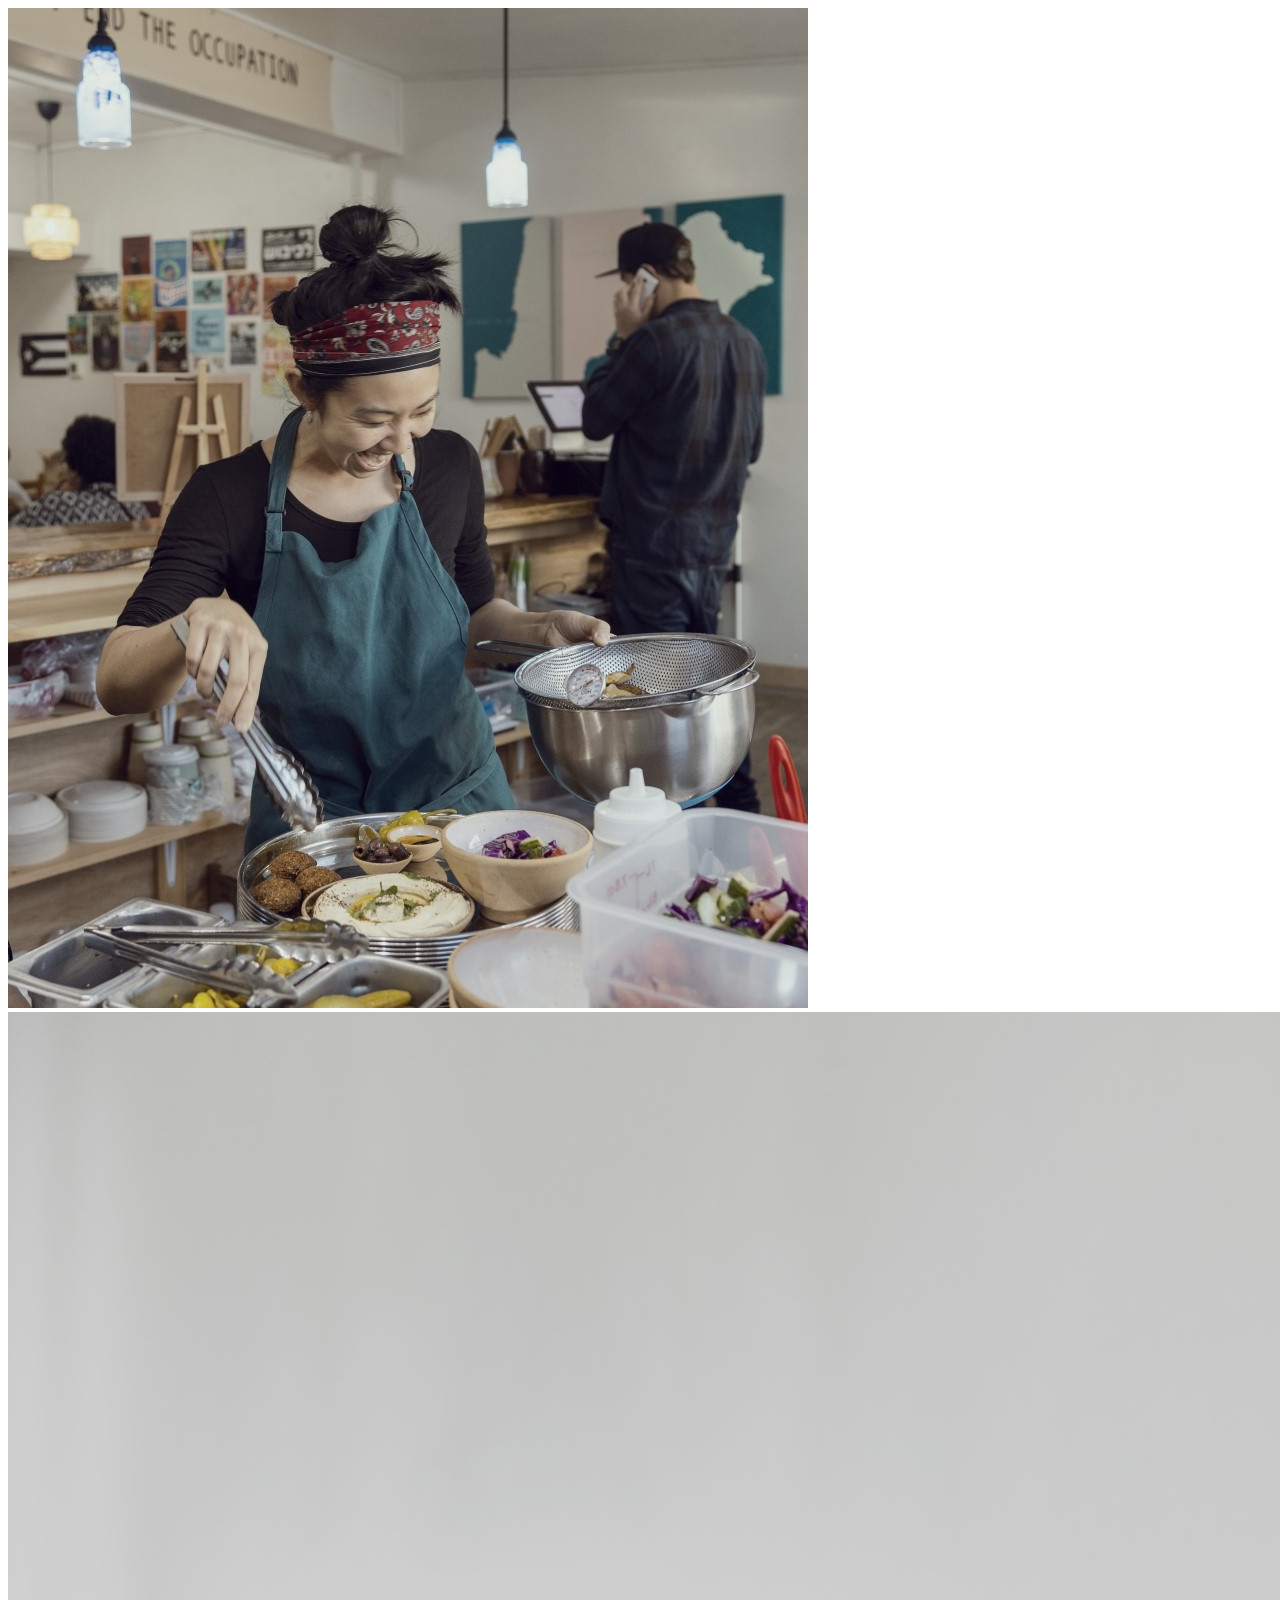
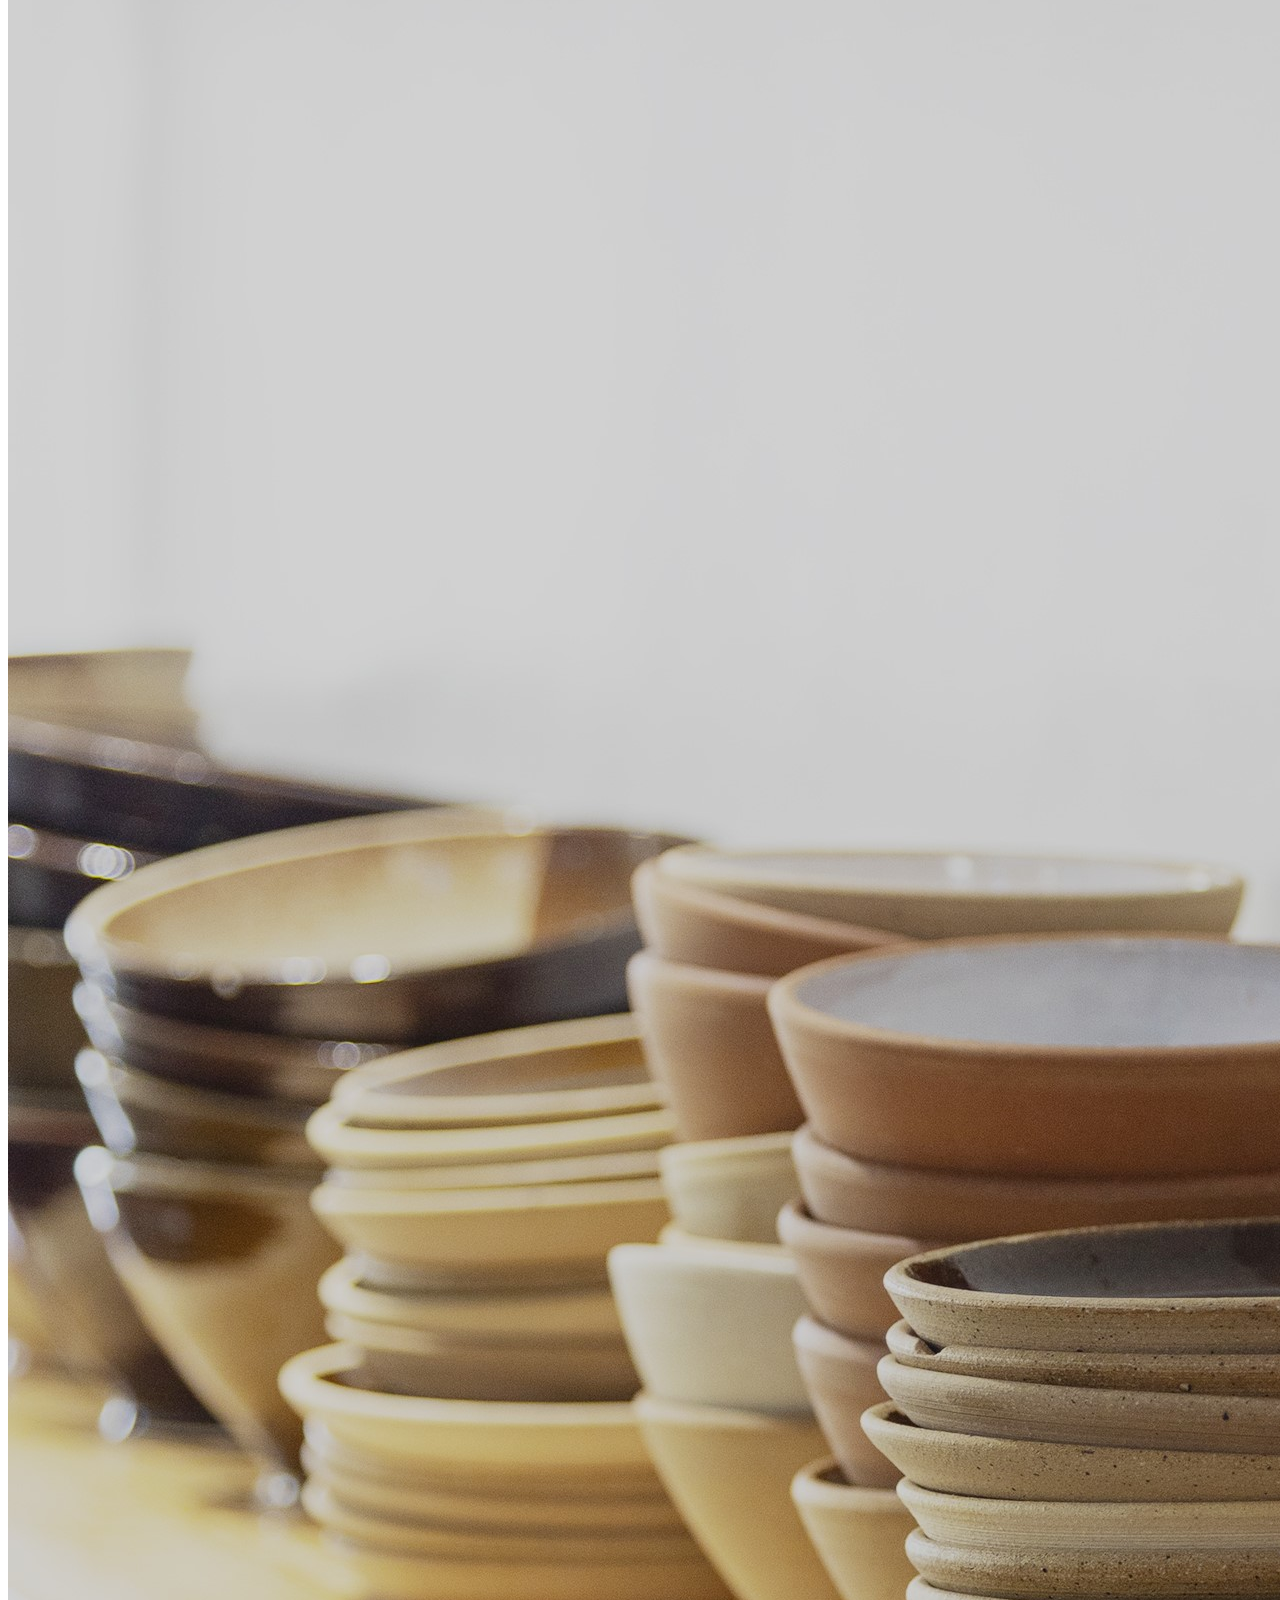
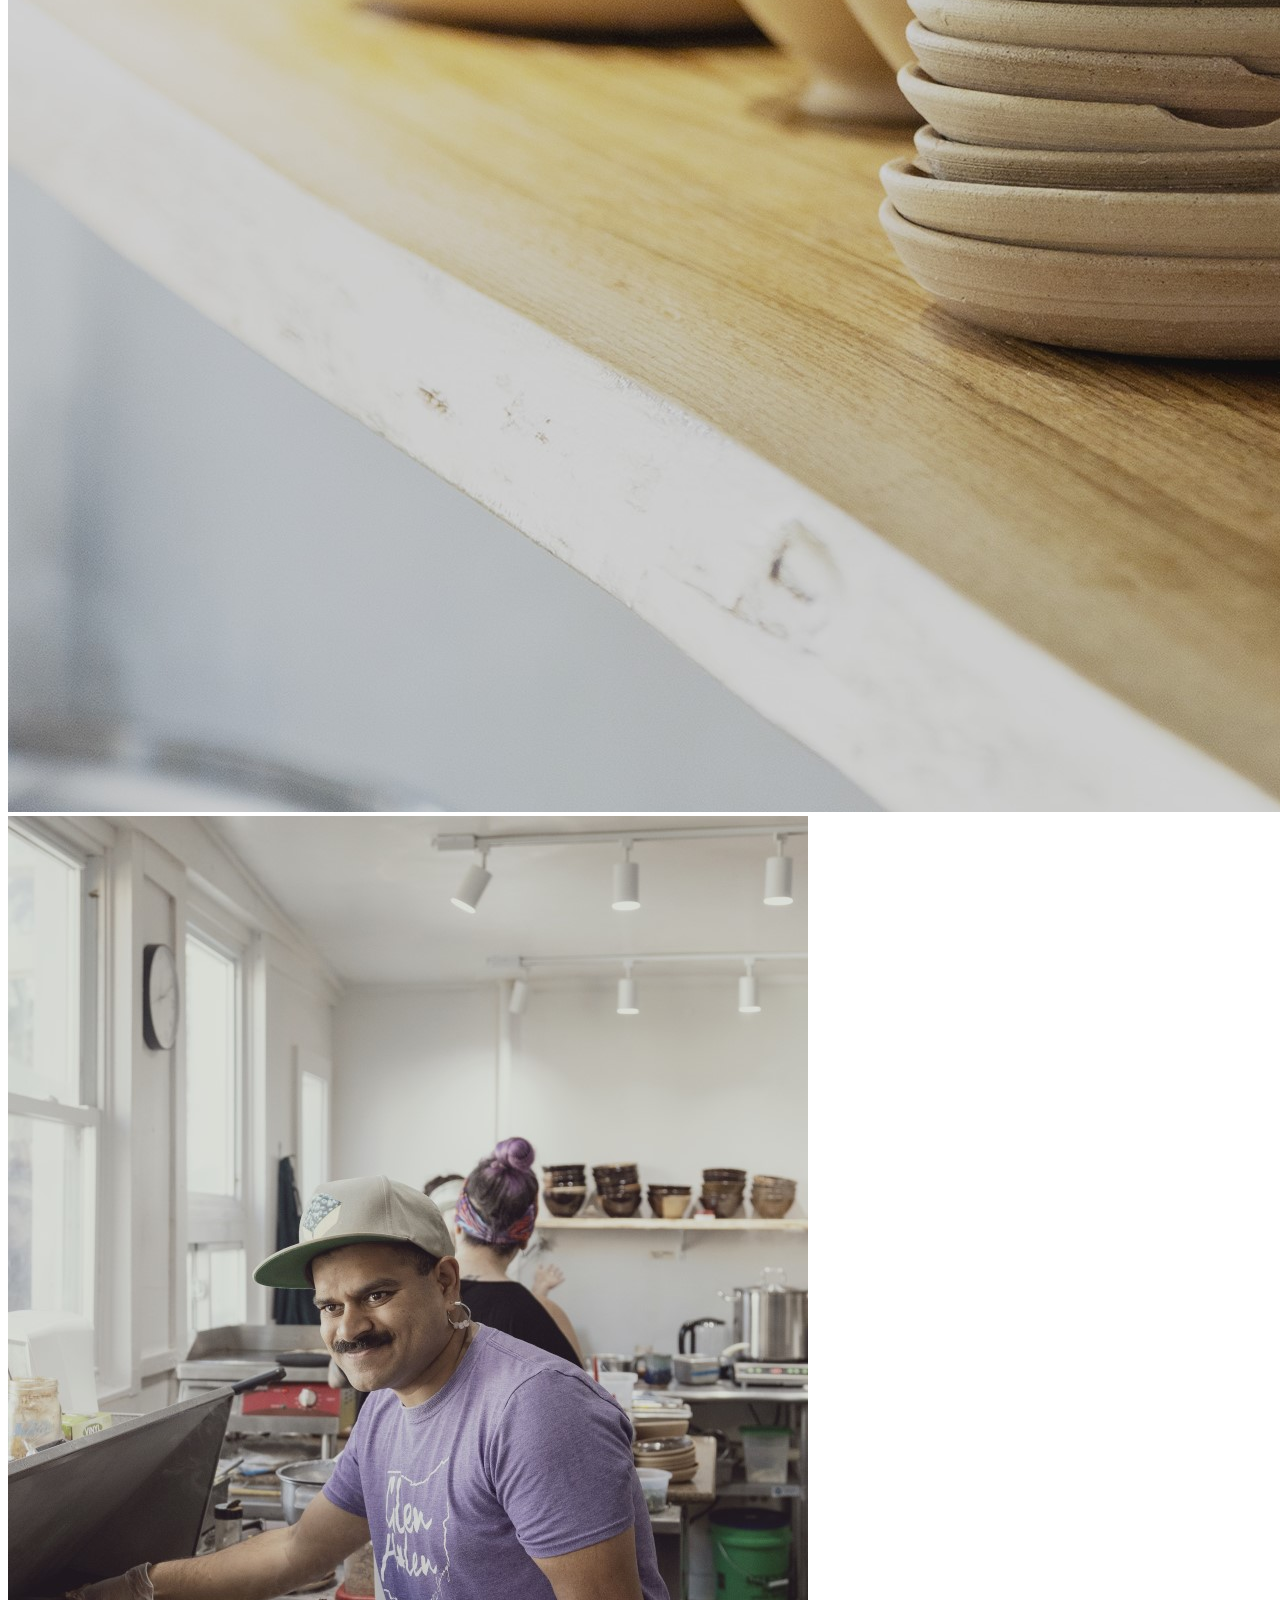
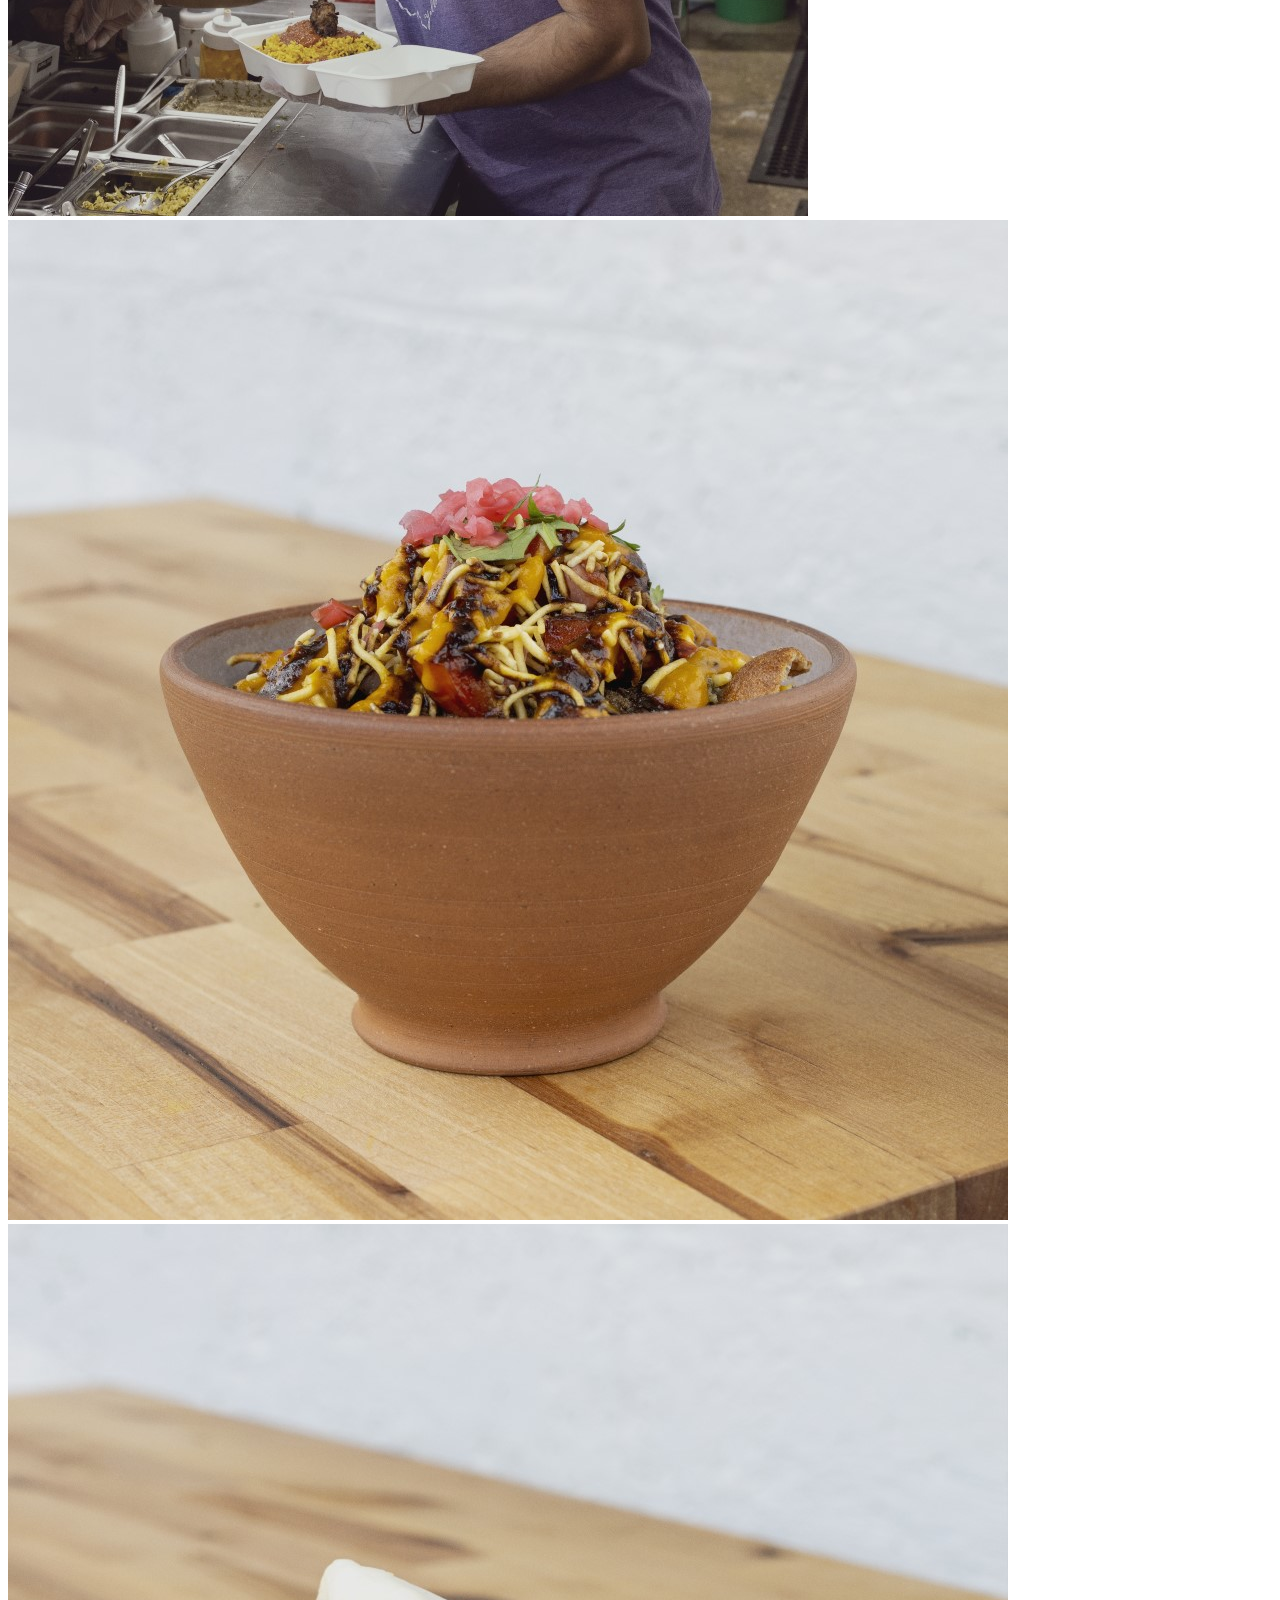
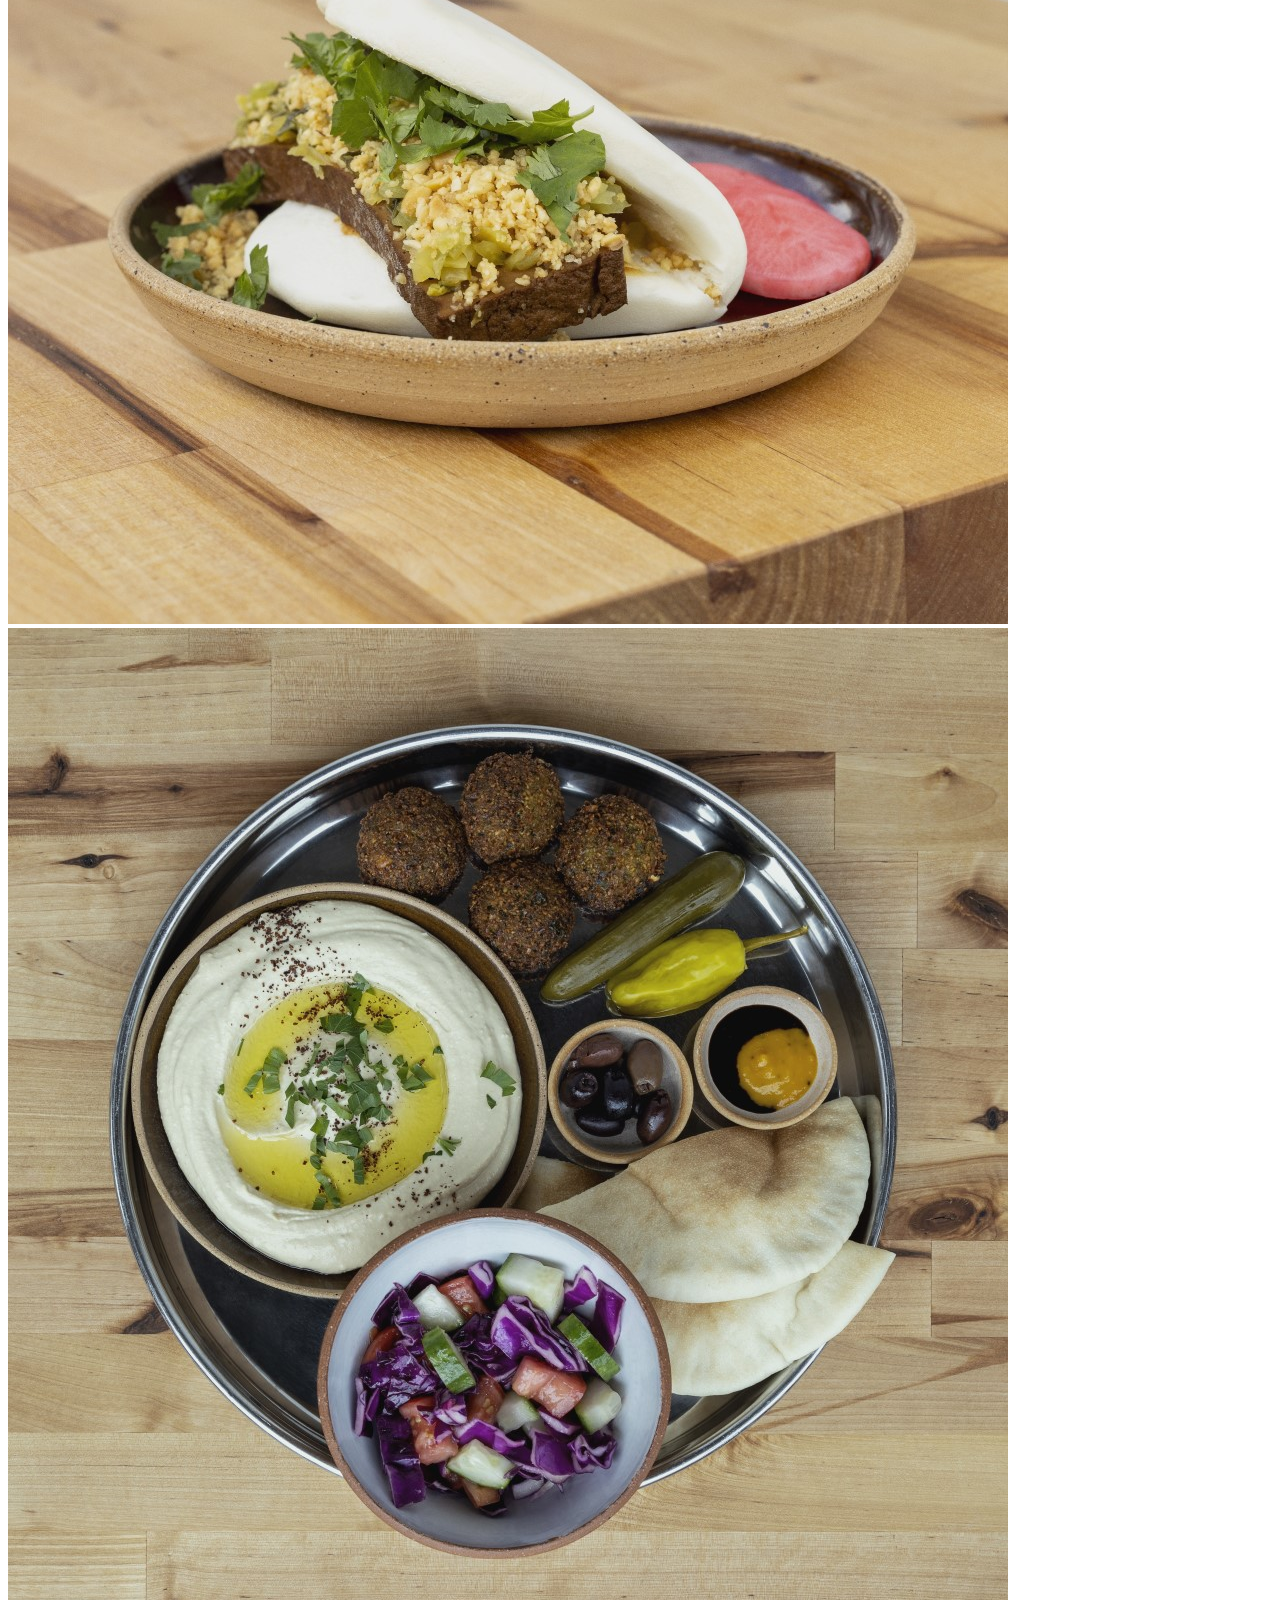
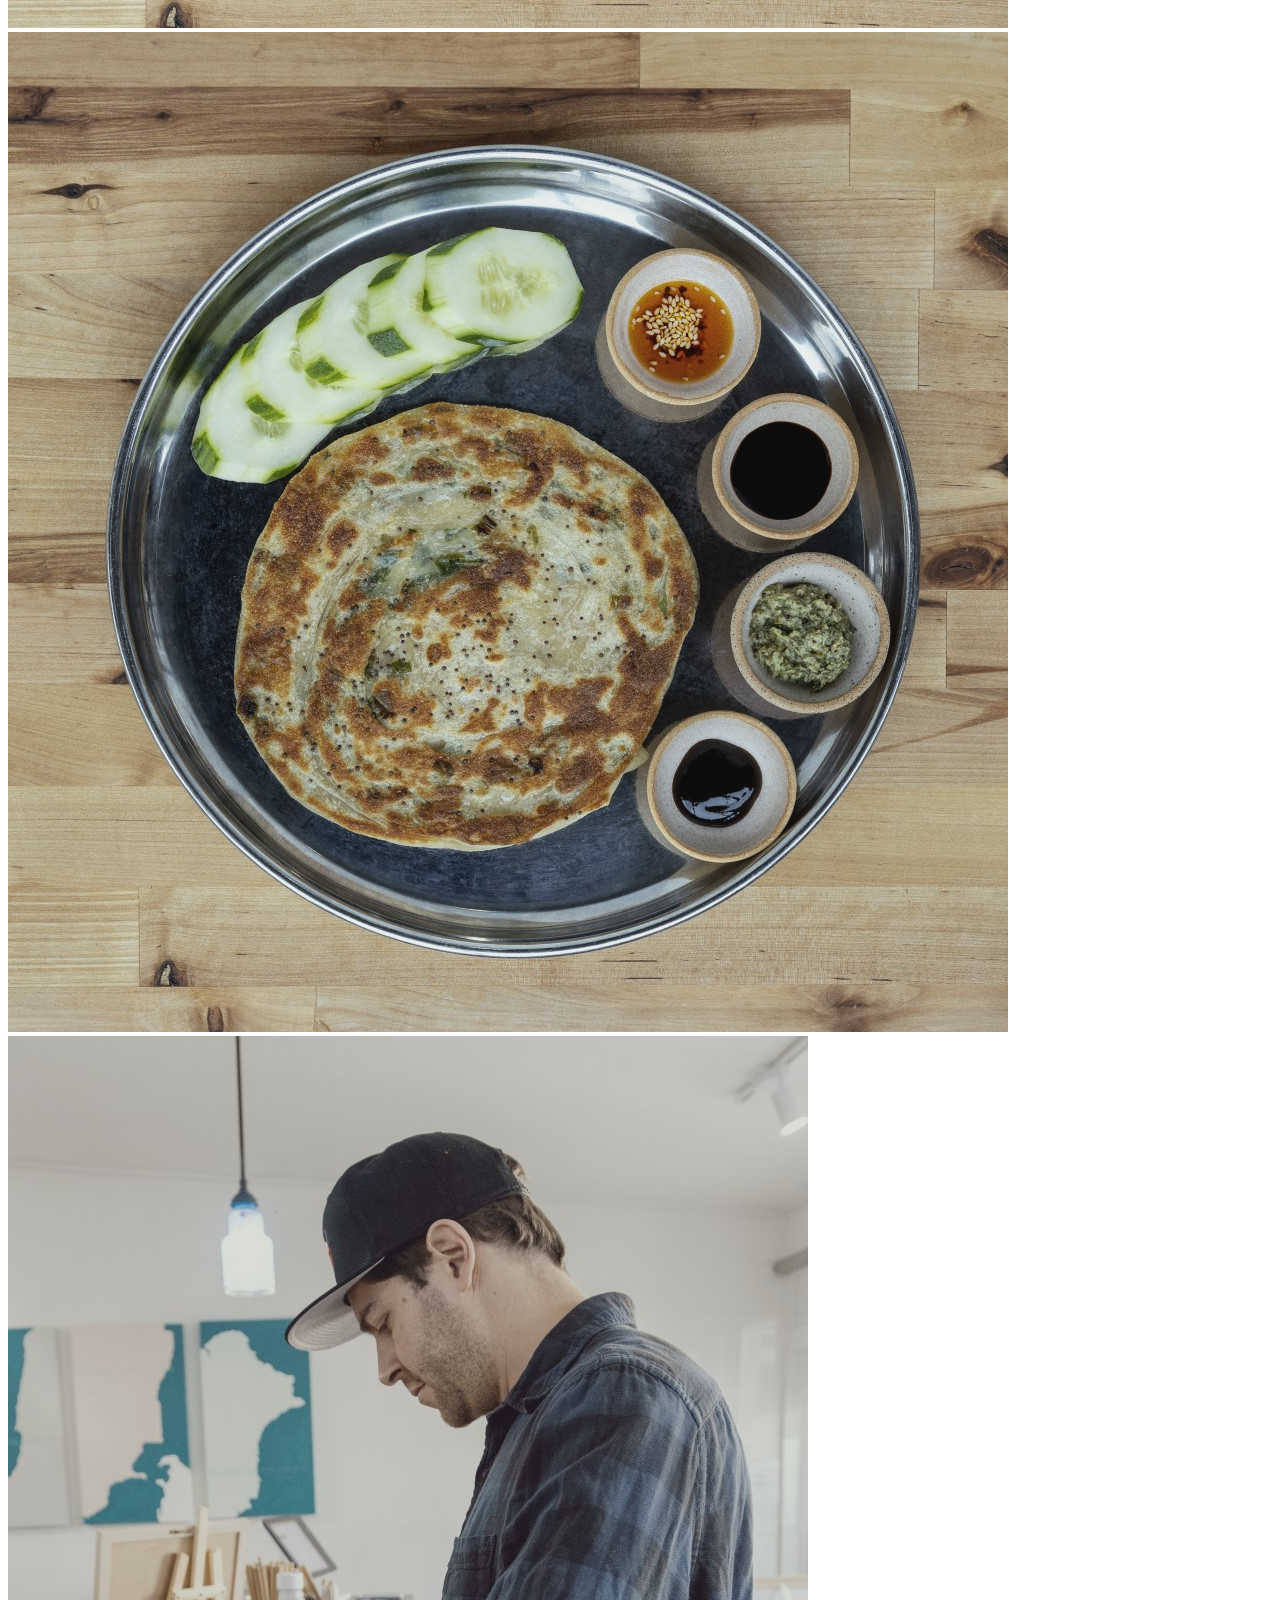
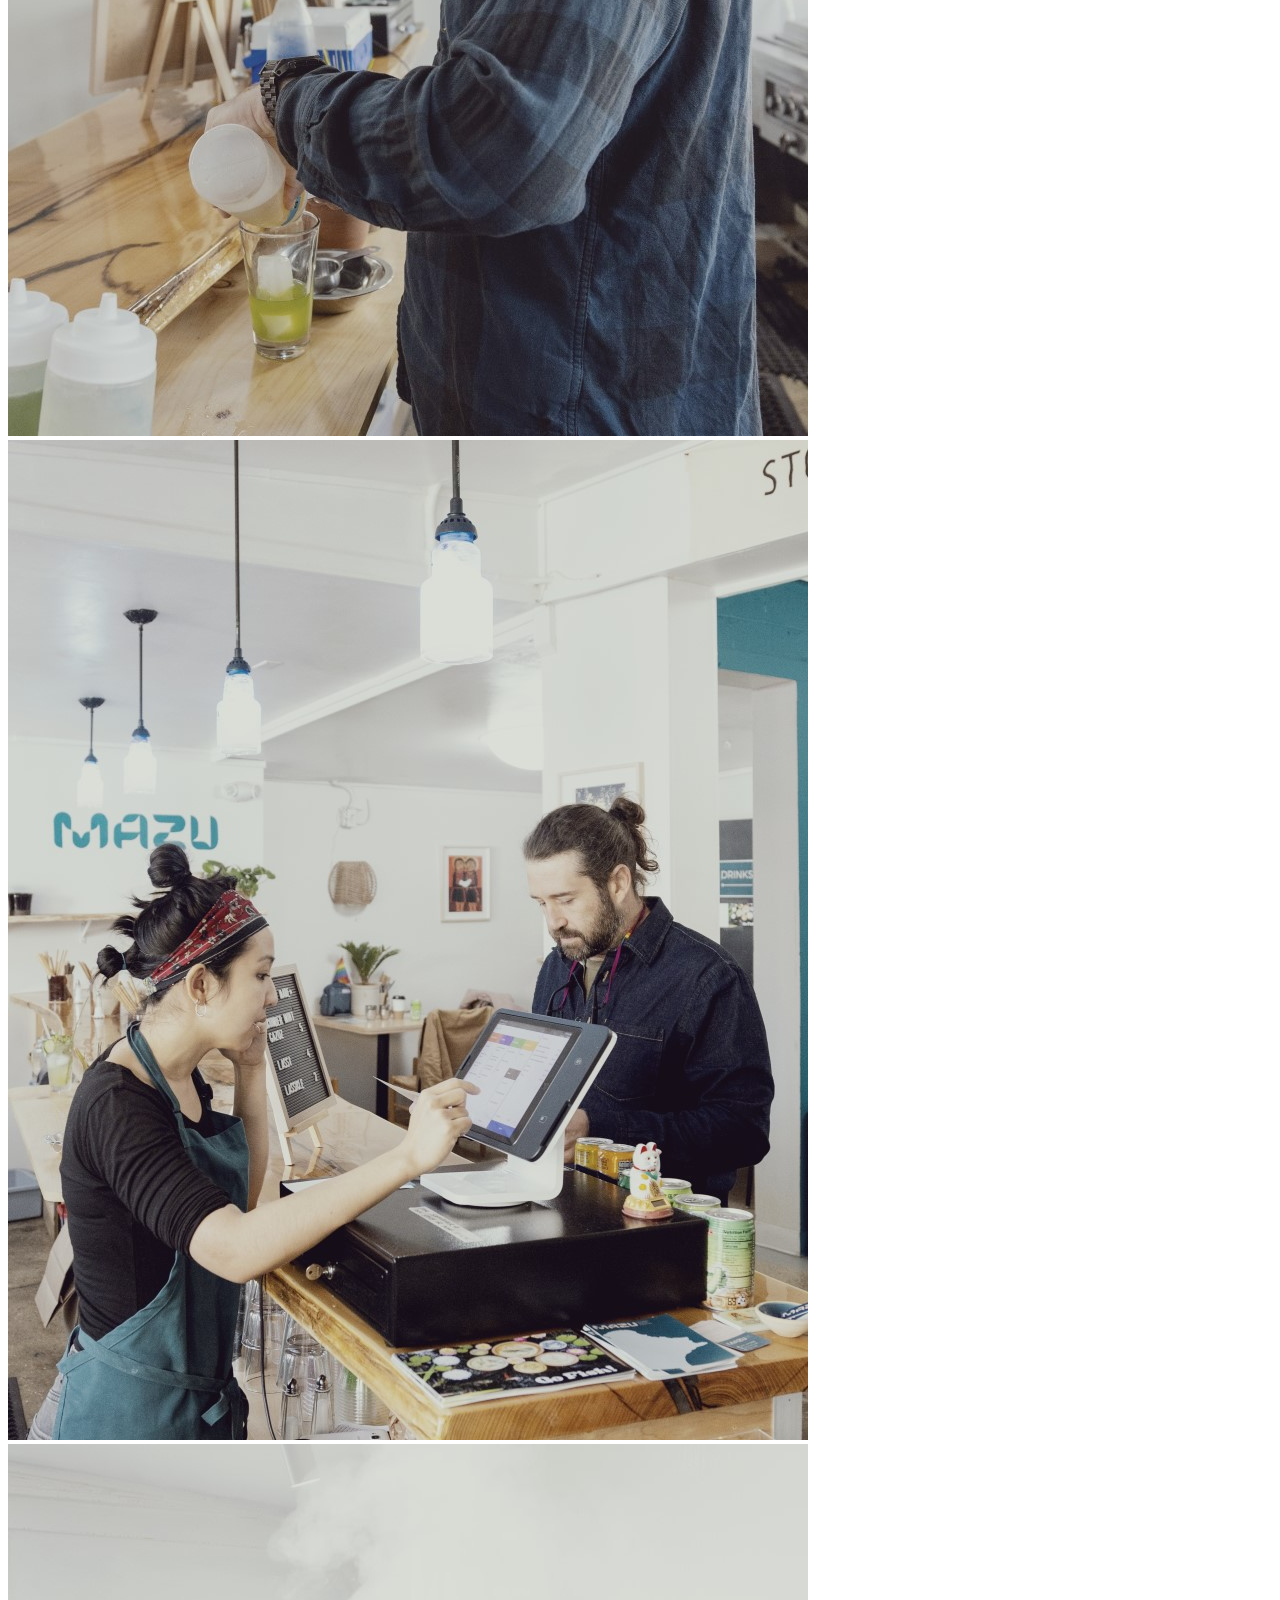
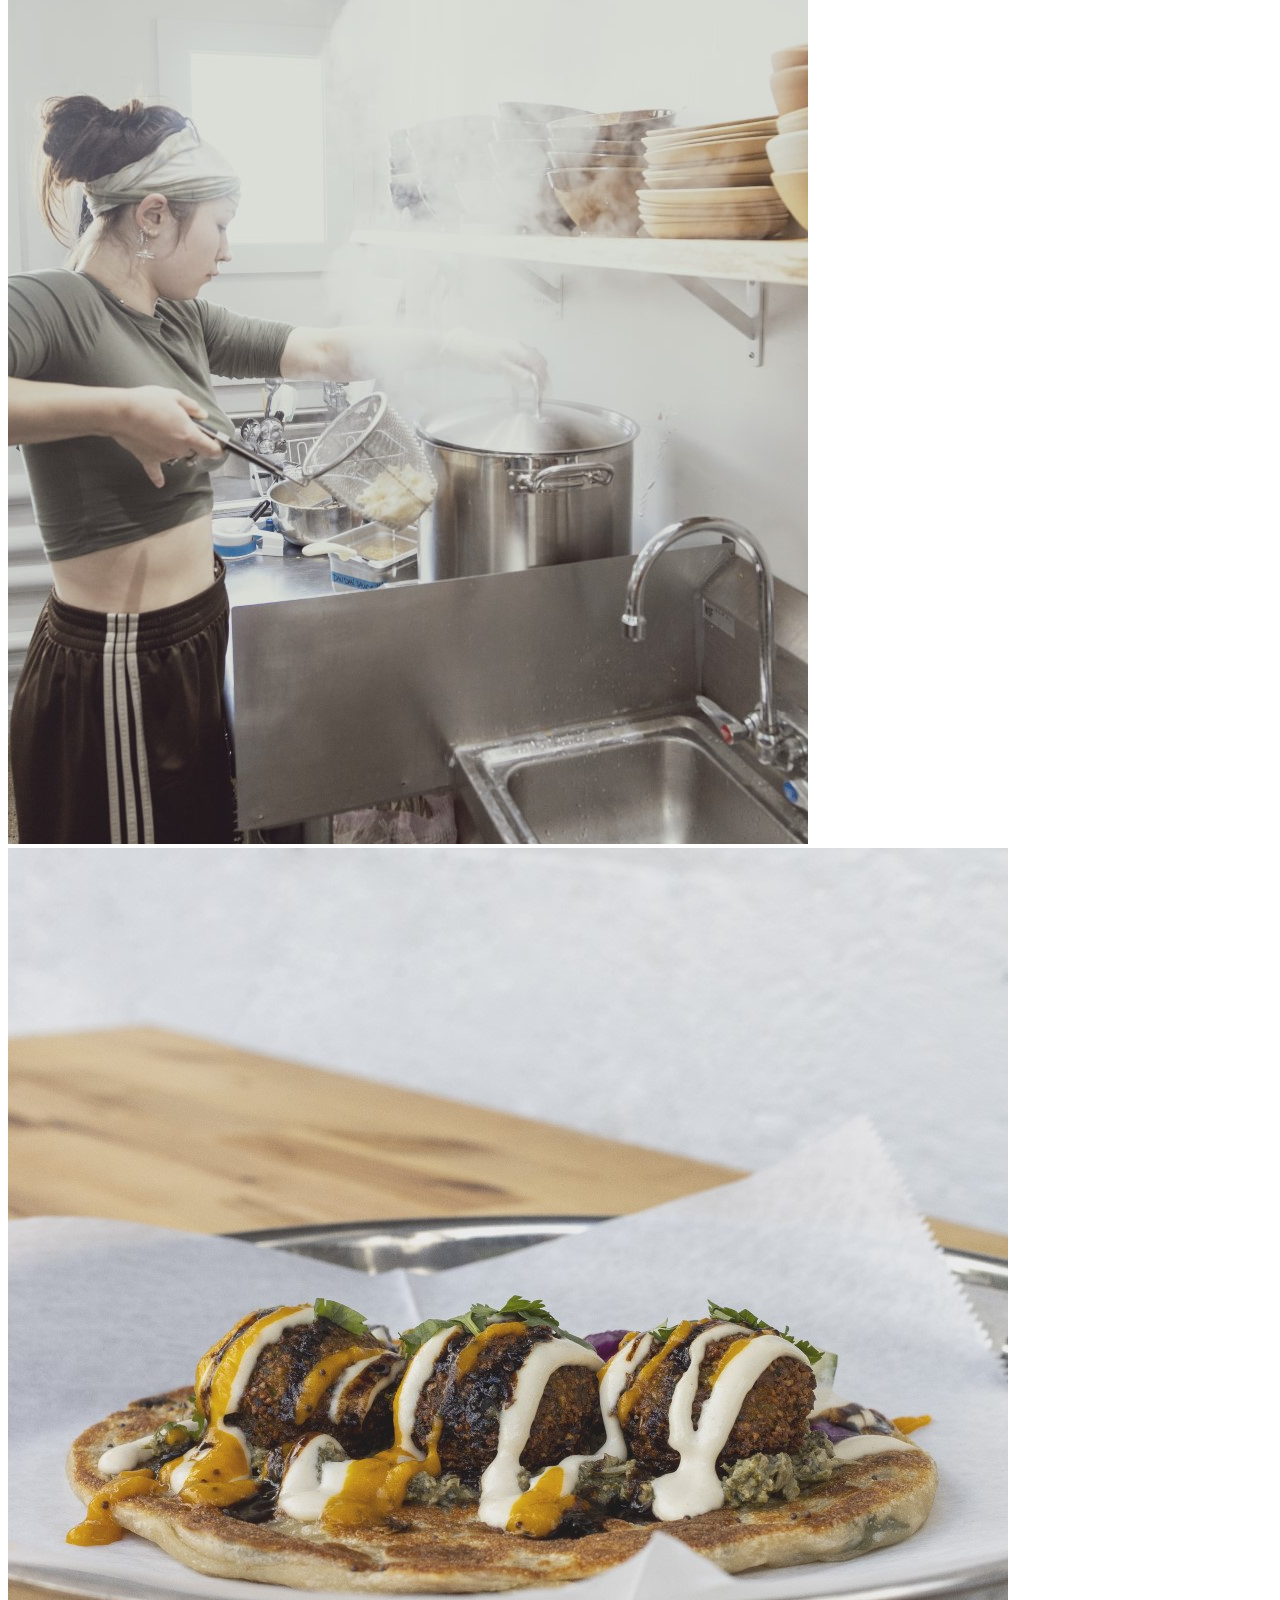
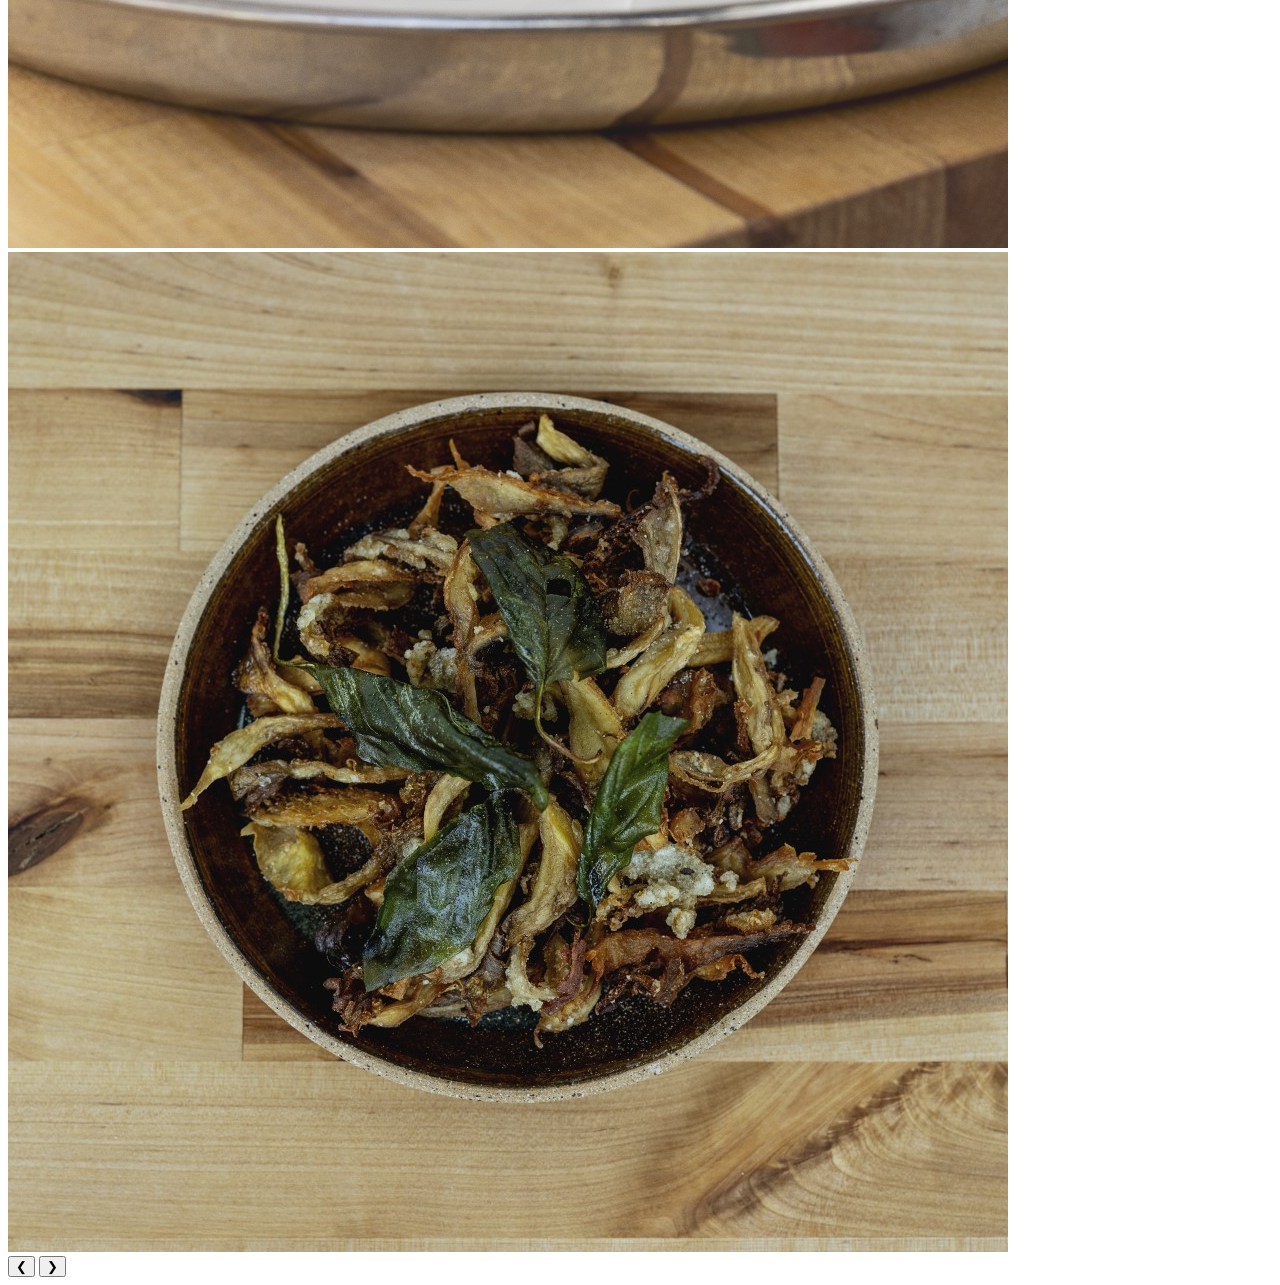
==== commit 8f0590b8: "files from claude" ====
--- a/index.html
+++ b/index.html
@@ -1,204 +1,47 @@
 <!DOCTYPE html>
 <html lang="en">
+<head>
+  <meta charset="UTF-8" />
+  <meta name="viewport" content="width=device-width, initial-scale=1" />
+  <title>MAZU — Yellow Springs</title>
+  <link rel="icon" href="img/core-img/favicon.ico" />
+  <link rel="stylesheet" href="assets/css/styles.css" />
+</head>
+<body data-page="index">
 
-<head>
-    <meta charset="UTF-8">
-    <meta name="description" content="">
-    <meta http-equiv="X-UA-Compatible" content="IE=edge">
-    <meta name="viewport" content="width=device-width, initial-scale=1, shrink-to-fit=no">
-    <!-- The above 4 meta tags *must* come first in the head; any other head content must come *after* these tags -->
+  <!-- Shared header injected here by assets/js/main.js -->
+  <div id="site-header"></div>
 
-    <!-- Title -->
-    <title>MAZU - Yellow Springs</title>
+  <main>
+    <!--
+      HOME SLIDESHOW
+      To add/remove photos: just add/remove <img> tags below.
+      The script handles fading + prev/next automatically.
+    -->
+    <section class="slideshow">
+      <img src="img/about-img/3.jpg"  alt="" />
+      <img src="img/about-img/2.jpg"  alt="" />
+      <img src="img/about-img/4.jpg"  alt="" />
+      <img src="img/about-img/5.jpg"  alt="" />
+      <img src="img/about-img/6.jpg"  alt="" />
+      <img src="img/about-img/7.jpg"  alt="" />
+      <img src="img/about-img/9.jpg"  alt="" />
+      <img src="img/about-img/12.jpg" alt="" />
+      <img src="img/about-img/13.jpg" alt="" />
+      <img src="img/about-img/14.jpg" alt="" />
+      <img src="img/about-img/15.jpg" alt="" />
+      <img src="img/about-img/16.jpg" alt="" />
 
-    <!-- Favicon -->
-    <link rel="icon" href="img/core-img/favicon.ico">
+      <div class="slideshow-controls">
+        <button class="prev" aria-label="Previous">&#10094;</button>
+        <button class="next" aria-label="Next">&#10095;</button>
+      </div>
+    </section>
+  </main>
 
-    <!-- Core Stylesheet -->
-    <link href="style.css" rel="stylesheet">
+  <!-- Shared footer injected here by assets/js/main.js -->
+  <div id="site-footer"></div>
 
-    <!-- Responsive CSS -->
-    <link href="css/responsive/responsive.css" rel="stylesheet">
-
-</head>
-
-<body>
-    <!-- Preloader Start -->
-    <div id="preloader">
-        <div class="yummy-load"></div>
-    </div>
-
-    
-
-    <!-- ****** Header Area Start ****** -->
-    <header class="header_area">
-        <div class="container">
-            <div class="row">
-                <!-- Logo Area Start -->
-                <div class="col-12">
-                    <div class="logo_area text-center">
-                        <a href="index.html" class="yummy-logo"><img src="img/logo.png"/></a>
-                    </div>
-                </div>
-            </div>
-
-            <div class="row">
-                <div class="col-12">
-                    <nav class="navbar navbar-expand-lg">
-                        <button class="navbar-toggler" type="button" data-toggle="collapse" data-target="#yummyfood-nav" aria-controls="yummyfood-nav" aria-expanded="false" aria-label="Toggle navigation"><i class="fa fa-bars" aria-hidden="true"></i> Pages</button>
-                        <!-- Menu Area Start -->
-                        <div class="collapse navbar-collapse justify-content-center" id="yummyfood-nav">
-                            <ul class="navbar-nav" id="yummy-nav">
-                                <li class="nav-item active">
-                                    <a class="nav-link" href="index.html">Home <span class="sr-only">(current)</span></a>
-                                </li>
-								<li class="nav-item">
-                                    <a class="nav-link" href="https://order.spoton.com/so-mazu-26635/yellow-springs-oh/6966bab6cae9859913195a19">Order Online</a>
-                                </li>
-                                <li class="nav-item">
-                                    <a class="nav-link" href="about.html">About</a>
-                                </li>
-                                <li class="nav-item">
-                                    <a class="nav-link" href="menu.html">Menu</a>
-                                </li>
-                                <li class="nav-item">
-                                    <a class="nav-link" href="ifa.html">Immigrants Feed America</a>
-                                </li>
-                                <li class="nav-item">
-                                    <a class="nav-link" href="contact.html">Contact</a>
-                                </li>
-                            </ul>
-                        </div>
-                    </nav>
-                </div>
-            </div>
-        </div>
-    </header>
-    <!-- ****** Header Area End ****** -->
-
-    <!-- ****** Welcome Post Area Start ****** -->
-    <section class="welcome-post-sliders owl-carousel">
-
-        <!-- Single Slide -->
-        <div class="welcome-single-slide">
-            <!-- Post Thumb -->
-            <img src="img/about-img/3.jpg" alt="">
-        </div>
-
-        <!-- Single Slide -->
-        <div class="welcome-single-slide">
-            <!-- Post Thumb -->
-            <img src="img/about-img/2.jpg" alt="">
-        </div>
-
-        <!-- Single Slide -->
-        <div class="welcome-single-slide">
-            <!-- Post Thumb -->
-            <img src="img/about-img/4.jpg" alt="">
-        </div>
-
-        <!-- Single Slide -->
-        <div class="welcome-single-slide">
-            <!-- Post Thumb -->
-            <img src="img/about-img/5.jpg" alt="">
-        </div>
-
-        <!-- Single Slide -->
-        <div class="welcome-single-slide">
-            <!-- Post Thumb -->
-            <img src="img/about-img/6.jpg" alt="">
-        </div>
-		
-		<!-- Single Slide -->
-        <div class="welcome-single-slide">
-            <!-- Post Thumb -->
-            <img src="img/about-img/7.jpg" alt="">
-        </div>
-		
-		<!-- Single Slide -->
-        <div class="welcome-single-slide">
-            <!-- Post Thumb -->
-            <img src="img/about-img/9.jpg" alt="">
-        </div>
-		
-		<!-- Single Slide -->
-        <div class="welcome-single-slide">
-            <!-- Post Thumb -->
-            <img src="img/about-img/12.jpg" alt="">
-        </div>
-		
-		<!-- Single Slide -->
-        <div class="welcome-single-slide">
-            <!-- Post Thumb -->
-            <img src="img/about-img/13.jpg" alt="">
-        </div>
-		
-		<!-- Single Slide -->
-        <div class="welcome-single-slide">
-            <!-- Post Thumb -->
-            <img src="img/about-img/14.jpg" alt="">
-        </div>
-
-		<!-- Single Slide -->
-        <div class="welcome-single-slide">
-            <!-- Post Thumb -->
-            <img src="img/about-img/15.jpg" alt="">
-        </div>
-		
-		<!-- Single Slide -->
-        <div class="welcome-single-slide">
-            <!-- Post Thumb -->
-            <img src="img/about-img/16.jpg" alt="">
-        </div>
-    </section>
-    <!-- ****** Welcome Area End ****** -->
-	
-    <!-- ****** Footer Menu Area Start ****** -->
-    <footer class="footer_area">
-	
-		
-        <div class="container">
-            <div class="row">
-                <div class="col-12">
-                    <div class="footer-content">
-					
-                        
-                        <div class="footer-logo-area text-center">
-							<div class="top_social_bar">
-								<a href="https://www.instagram.com/mazu.eats/"><i class="fa fa-instagram fa-10x" style="font-size:20px;color: #232d37;margin-right: 4mm;"></i></a>
-								<a href="https://www.facebook.com/mazu.eats/"><i class="fa fa-facebook fa-10x" style="font-size:20px;color: #232d37;"></i></a>
-							</div>
-                            <a href="index.html" class="yummy-logo" style="font-family: 'Poppins', sans-serif; font-size: 22px;text-transform:uppercase">229 XENIA AVE, YELLOW SPRINGS<br/>937-203-8085</a>
-                        </div>
-						
-                        
-                    </div>
-                </div>
-            </div>
-        </div>
-
-        <div class="container">
-            <div class="row">
-                <div class="col-12">
-                    <!-- Copywrite Text -->
-                    <div class="copy_right_text text-center">
-                        <p>Thank you to <i class="fa fa-heart-o" aria-hidden="true"></i> by <a href="https://colorlib.com" target="_blank">Colorlib</a></p>
-                    </div>
-                </div>
-            </div>
-        </div>
-    </footer>
-
-    <!-- ****** Footer Menu Area End ****** -->
-
-    <!-- Jquery-2.2.4 js -->
-    <script src="js/jquery/jquery-2.2.4.min.js"></script>
-    <!-- Popper js -->
-    <script src="js/bootstrap/popper.min.js"></script>
-    <!-- Bootstrap-4 js -->
-    <script src="js/bootstrap/bootstrap.min.js"></script>
-    <!-- All Plugins JS -->
-    <script src="js/others/plugins.js"></script>
-    <!-- Active JS -->
-    <script src="js/active.js"></script>
+  <script src="assets/js/main.js"></script>
 </body>
+</html>
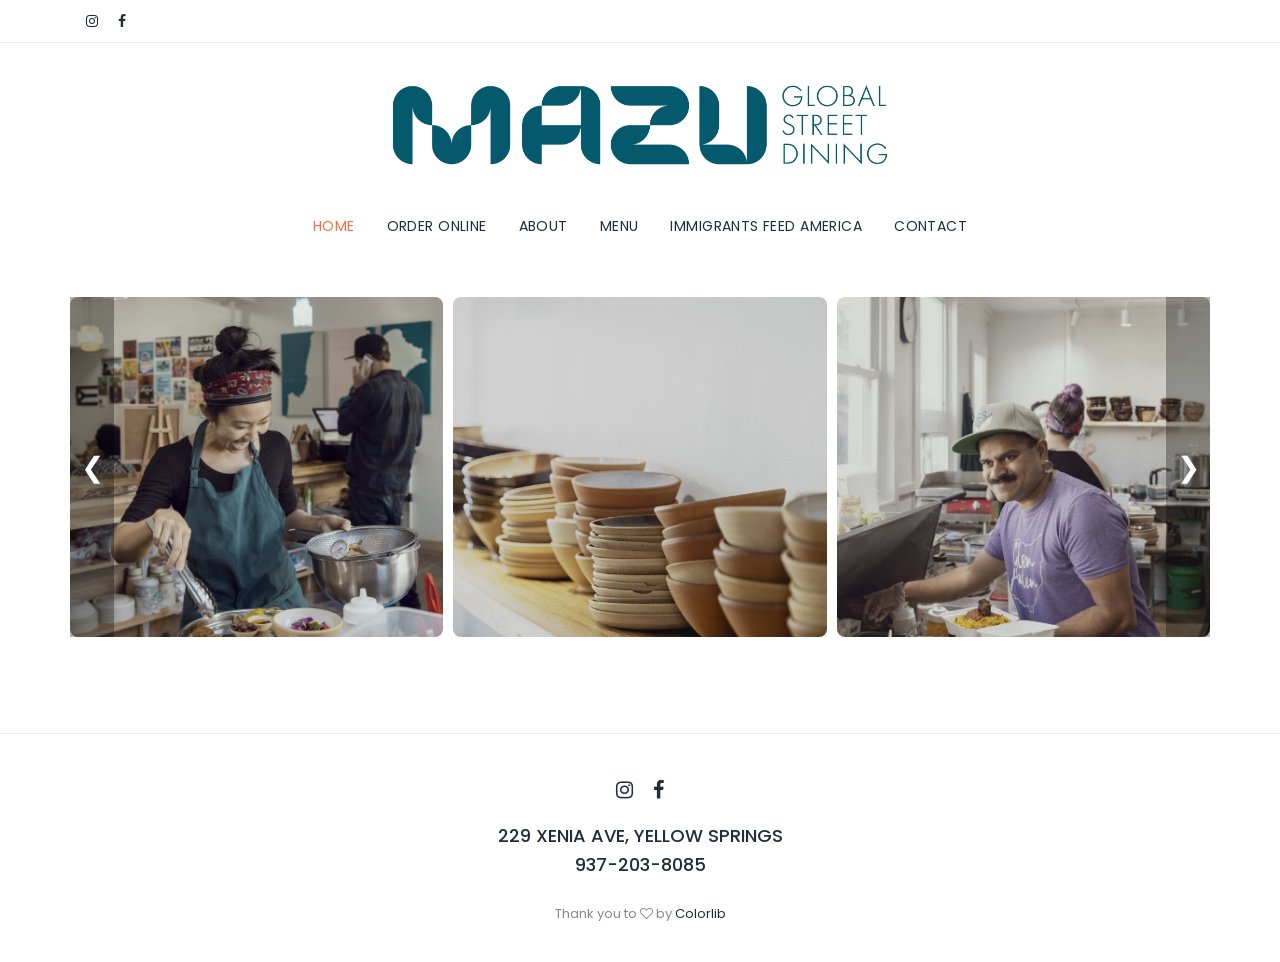
==== commit 8257f973: "fixing slideshow" ====
--- a/index.html
+++ b/index.html
@@ -9,28 +9,32 @@
 </head>
 <body data-page="index">
 
-  <!-- Shared header injected here by assets/js/main.js -->
+  <!-- Shared header injected by assets/js/main.js -->
   <div id="site-header"></div>
 
   <main>
     <!--
       HOME SLIDESHOW
-      To add/remove photos: just add/remove <img> tags below.
-      The script handles fading + prev/next automatically.
+      To add/remove photos: just add/remove <img> tags inside .slideshow-track.
+      To change how many show at once or how fast it scrolls, edit the CSS
+      variables --slide-visible, --slide-height, --slide-gap, --slide-speed
+      at the top of assets/css/styles.css.
     -->
     <section class="slideshow">
-      <img src="img/about-img/3.jpg"  alt="" />
-      <img src="img/about-img/2.jpg"  alt="" />
-      <img src="img/about-img/4.jpg"  alt="" />
-      <img src="img/about-img/5.jpg"  alt="" />
-      <img src="img/about-img/6.jpg"  alt="" />
-      <img src="img/about-img/7.jpg"  alt="" />
-      <img src="img/about-img/9.jpg"  alt="" />
-      <img src="img/about-img/12.jpg" alt="" />
-      <img src="img/about-img/13.jpg" alt="" />
-      <img src="img/about-img/14.jpg" alt="" />
-      <img src="img/about-img/15.jpg" alt="" />
-      <img src="img/about-img/16.jpg" alt="" />
+      <div class="slideshow-track">
+        <img src="img/about-img/3.jpg"  alt="" />
+        <img src="img/about-img/2.jpg"  alt="" />
+        <img src="img/about-img/4.jpg"  alt="" />
+        <img src="img/about-img/5.jpg"  alt="" />
+        <img src="img/about-img/6.jpg"  alt="" />
+        <img src="img/about-img/7.jpg"  alt="" />
+        <img src="img/about-img/9.jpg"  alt="" />
+        <img src="img/about-img/12.jpg" alt="" />
+        <img src="img/about-img/13.jpg" alt="" />
+        <img src="img/about-img/14.jpg" alt="" />
+        <img src="img/about-img/15.jpg" alt="" />
+        <img src="img/about-img/16.jpg" alt="" />
+      </div>
 
       <div class="slideshow-controls">
         <button class="prev" aria-label="Previous">&#10094;</button>
@@ -39,7 +43,7 @@
     </section>
   </main>
 
-  <!-- Shared footer injected here by assets/js/main.js -->
+  <!-- Shared footer injected by assets/js/main.js -->
   <div id="site-footer"></div>
 
   <script src="assets/js/main.js"></script>
--- a/assets/css/styles.css
+++ b/assets/css/styles.css
@@ -0,0 +1,245 @@
+/* ============================================================
+   MAZU — site styles
+   Edit colors / fonts / spacing in :root below; the rest cascades.
+   ============================================================ */
+
+@import url('https://fonts.googleapis.com/css?family=Poppins:300,400,500,600,700|Quicksand:400,500,700|Shadows+Into+Light+Two&display=swap');
+@import url('https://cdnjs.cloudflare.com/ajax/libs/font-awesome/4.7.0/css/font-awesome.min.css');
+
+:root {
+  --color-accent:   #fc6c3f;
+  --color-text:     #232d37;
+  --color-muted:    #51545f;
+  --color-border:   #ebebeb;
+  --color-bg:       #ffffff;
+  --color-bg-soft:  #f9f9f9;
+
+  --font-body:    'Poppins', sans-serif;
+  --font-display: 'Shadows Into Light Two', cursive;
+  --font-heading: 'Quicksand', sans-serif;
+
+  --container-max: 1140px;
+  --space:  1rem;
+  --radius: 8px;
+
+  /* Slideshow tuning — change these to taste */
+  --slide-visible: 3;       /* how many images visible at once on desktop */
+  --slide-gap:     10px;    /* space between slides */
+  --slide-height:  340px;   /* height of the slideshow */
+  --slide-speed:   3500ms;  /* time each slide spends before advancing */
+}
+
+/* ---------- Reset / base ---------- */
+*, *::before, *::after { box-sizing: border-box; }
+body {
+  margin: 0;
+  font-family: var(--font-body);
+  color: var(--color-text);
+  line-height: 1.6;
+  background: var(--color-bg);
+}
+h1, h2, h3, h4, h5, h6 {
+  font-family: var(--font-heading);
+  color: var(--color-text);
+  line-height: 1.25;
+  margin: 0 0 .5em;
+}
+p { color: var(--color-muted); margin: 0 0 1em; }
+img { max-width: 100%; height: auto; display: block; }
+a { color: var(--color-text); text-decoration: none; transition: color .2s; }
+a:hover { color: var(--color-accent); }
+
+.container {
+  max-width: var(--container-max);
+  margin: 0 auto;
+  padding: 0 var(--space);
+}
+
+/* ---------- Top bar ---------- */
+.top-bar {
+  border-bottom: 1px solid var(--color-border);
+  padding: 10px 0;
+}
+.top-bar .container { display: flex; gap: 20px; }
+.top-bar a { font-size: 14px; }
+
+/* ---------- Header ---------- */
+.site-header { padding: 20px 0; }
+.site-header .container {
+  display: flex;
+  flex-wrap: wrap;
+  align-items: center;
+  justify-content: center;
+  gap: 1rem;
+}
+.site-header .logo { flex: 1 1 100%; text-align: center; }
+.site-header .logo img { display: inline-block; max-height: 120px; }
+
+.site-nav { flex: 1 1 100%; }
+.site-nav ul {
+  list-style: none; padding: 0; margin: 0;
+  display: flex; flex-wrap: wrap;
+  justify-content: center; gap: .5rem 1.5rem;
+}
+.site-nav a {
+  display: inline-block;
+  padding: .5rem .25rem;
+  font-size: 14px;
+  text-transform: uppercase;
+  letter-spacing: .03em;
+}
+.site-nav a.active,
+.site-nav a:hover { color: var(--color-accent); }
+
+.nav-toggle {
+  display: none;
+  background: var(--color-accent);
+  color: #fff;
+  border: 0;
+  padding: .6rem 1rem;
+  border-radius: var(--radius);
+  font-size: 14px;
+  cursor: pointer;
+  width: 100%;
+}
+
+@media (max-width: 768px) {
+  .nav-toggle { display: block; }
+  .site-nav { display: none; }
+  .site-nav.open { display: block; }
+  .site-nav ul { flex-direction: column; align-items: center; gap: 0; }
+  .site-nav li { width: 100%; text-align: center; }
+  .site-nav a { display: block; padding: .75rem; border-bottom: 1px solid var(--color-border); }
+}
+
+/* ---------- Main / generic content ---------- */
+main { padding: 2rem 0 3rem; }
+main .container > p { font-size: 1.05rem; }
+
+.hours-box {
+  border: 2px solid #ccc;
+  background: var(--color-bg-soft);
+  border-radius: var(--radius);
+  padding: 1rem 1.25rem;
+  margin: 1.5rem 0;
+}
+.hours-box h3 { margin-top: 0; }
+.hours-box p { margin: .25rem 0; color: var(--color-text); }
+
+/* ============================================================
+   Home slideshow — multi-image scrolling carousel
+   - Shows --slide-visible images at once
+   - Auto-scrolls one image at a time, looping forever
+   ============================================================ */
+.slideshow {
+  position: relative;
+  max-width: var(--container-max);
+  margin: 0 auto;
+  height: var(--slide-height);
+  overflow: hidden;
+}
+
+/* The track holds all images side-by-side and slides left */
+.slideshow-track {
+  display: flex;
+  gap: var(--slide-gap);
+  height: 100%;
+  /* width is set inline by JS once it knows the slide count */
+  will-change: transform;
+}
+
+.slideshow-track img {
+  /* Each slide takes 1/N of the visible area, minus its share of the gaps */
+  flex: 0 0 calc(
+    (100% - (var(--slide-visible) - 1) * var(--slide-gap)) / var(--slide-visible)
+  );
+  height: 100%;
+  object-fit: cover;
+  border-radius: var(--radius);
+  user-select: none;
+  -webkit-user-drag: none;
+}
+
+.slideshow-controls {
+  position: absolute;
+  inset: 0;
+  display: flex;
+  justify-content: space-between;
+  pointer-events: none;
+}
+.slideshow-controls button {
+  pointer-events: auto;
+  background: rgba(0,0,0,.3);
+  color: #fff;
+  border: 0;
+  font-size: 1.75rem;
+  width: 44px;
+  cursor: pointer;
+  transition: background .2s;
+}
+.slideshow-controls button:hover { background: rgba(0,0,0,.6); }
+
+/* Responsive: fewer images visible on smaller screens */
+@media (max-width: 992px) {
+  :root { --slide-visible: 2; --slide-height: 260px; }
+}
+@media (max-width: 600px) {
+  :root { --slide-visible: 1; --slide-height: 220px; }
+}
+
+/* ---------- Contact page ---------- */
+.contact-info p { margin: .5rem 0; color: var(--color-text); }
+.contact-info img { margin-top: 1.5rem; border-radius: var(--radius); }
+
+/* ---------- Menu page ---------- */
+.menu-image { text-align: center; }
+.menu-image img { display: inline-block; border-radius: var(--radius); }
+
+/* ---------- IFA events ---------- */
+.events { max-width: 720px; margin: 0 auto; }
+.event {
+  border-left: 3px solid var(--color-border);
+  padding: 0 0 1.75rem 1.25rem;
+  margin-bottom: 1.75rem;
+}
+.event:last-child { margin-bottom: 0; padding-bottom: 0; }
+.event-meta {
+  display: flex; align-items: center; gap: 8px;
+  flex-wrap: wrap; margin-bottom: 6px;
+}
+.event-date { font-size: 13px; color: #666; font-weight: 500; }
+.badge {
+  font-size: 11px;
+  padding: 2px 10px;
+  border-radius: 99px;
+  font-weight: 500;
+}
+.badge-free { background: #EAF3DE; color: #27500A; }
+.badge-paid { background: #E6F1FB; color: #0C447C; }
+.event-title { font-size: 1.05rem; font-weight: 600; margin: 0 0 4px; }
+.event-location { font-size: 13px; color: #666; margin: 0 0 8px; }
+.event-body { font-size: 14px; line-height: 1.65; margin: 0; color: #444; }
+.event-body a { color: #185FA5; }
+.event-body a:hover { text-decoration: underline; }
+
+/* ---------- Footer ---------- */
+.site-footer {
+  border-top: 1px solid var(--color-border);
+  padding: 2.5rem 0 1.5rem;
+  text-align: center;
+  margin-top: 3rem;
+}
+.site-footer .socials { margin-bottom: 1rem; }
+.site-footer .socials a {
+  display: inline-block;
+  margin: 0 8px;
+  font-size: 20px;
+  color: var(--color-text);
+}
+.site-footer .address {
+  display: inline-block;
+  font-size: 18px;
+  font-weight: 500;
+  margin-bottom: 1.5rem;
+}
+.site-footer .credit { font-size: 13px; color: #888; }
